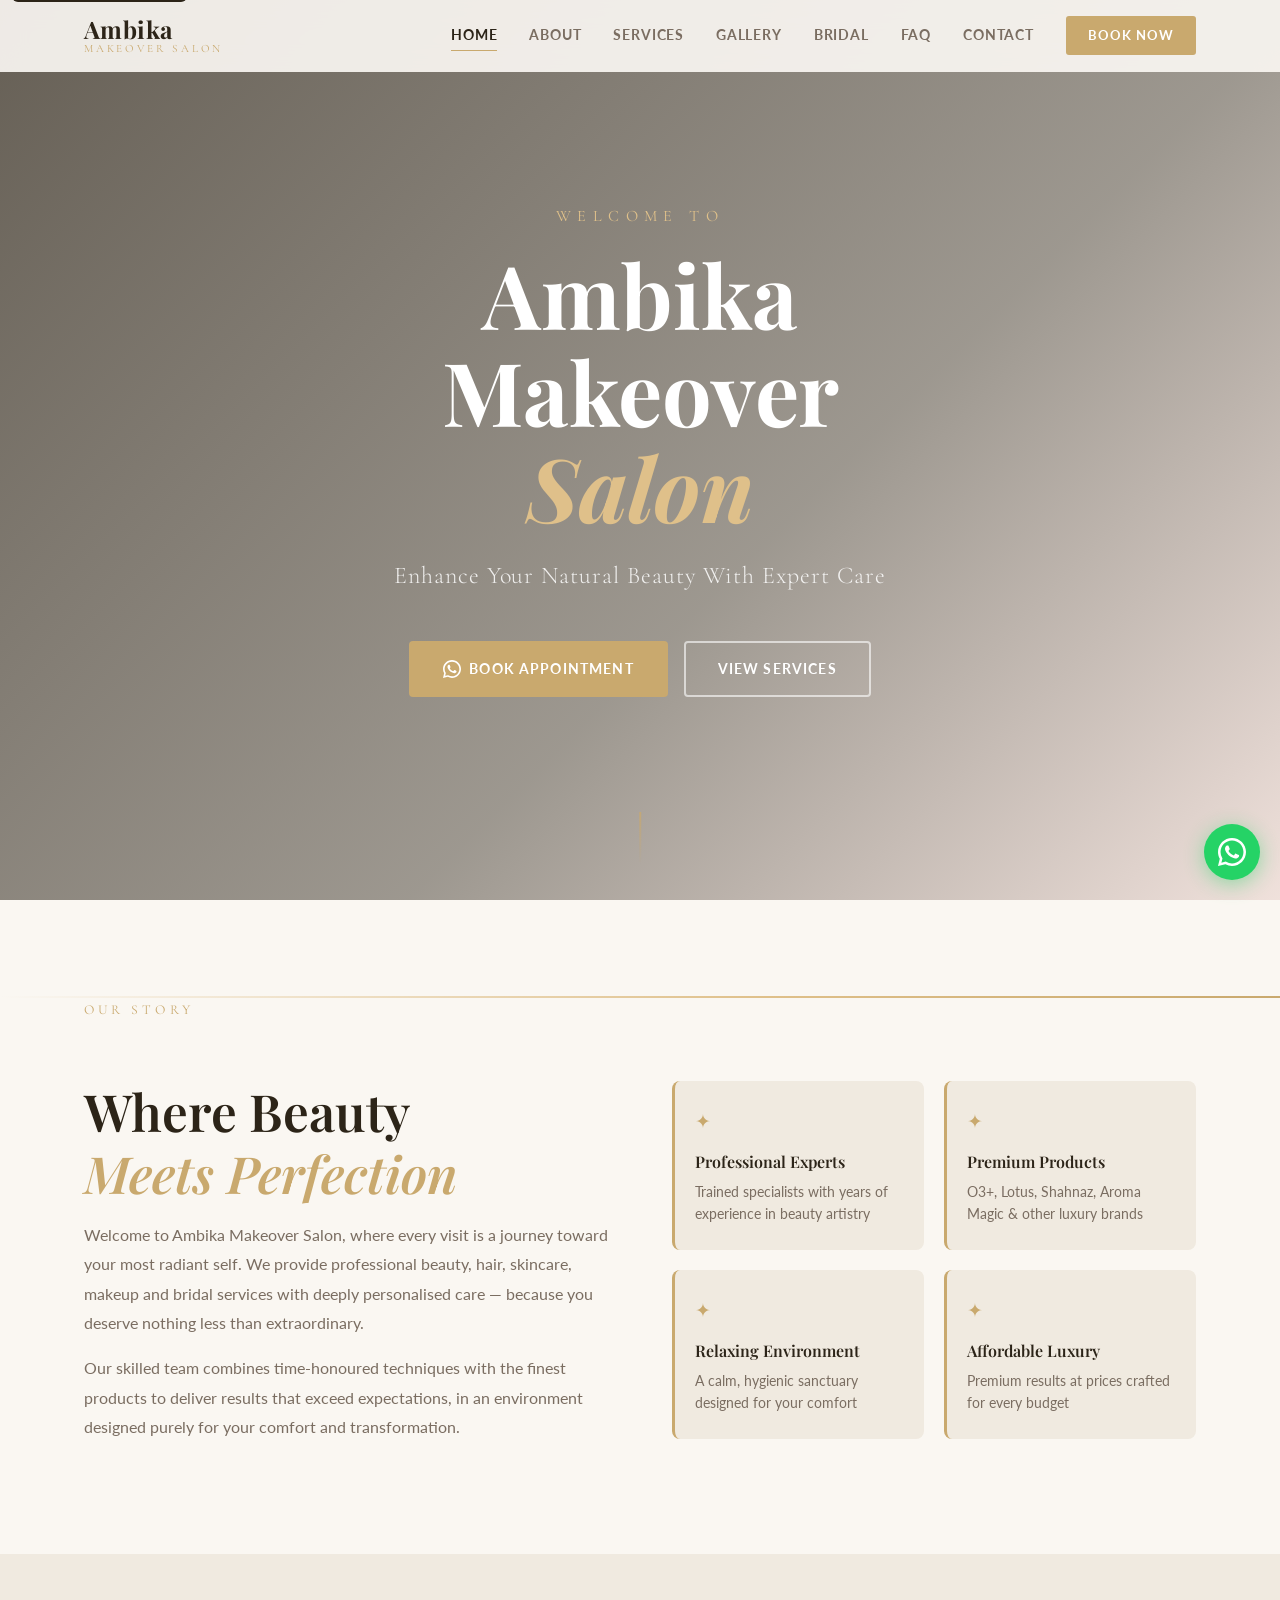
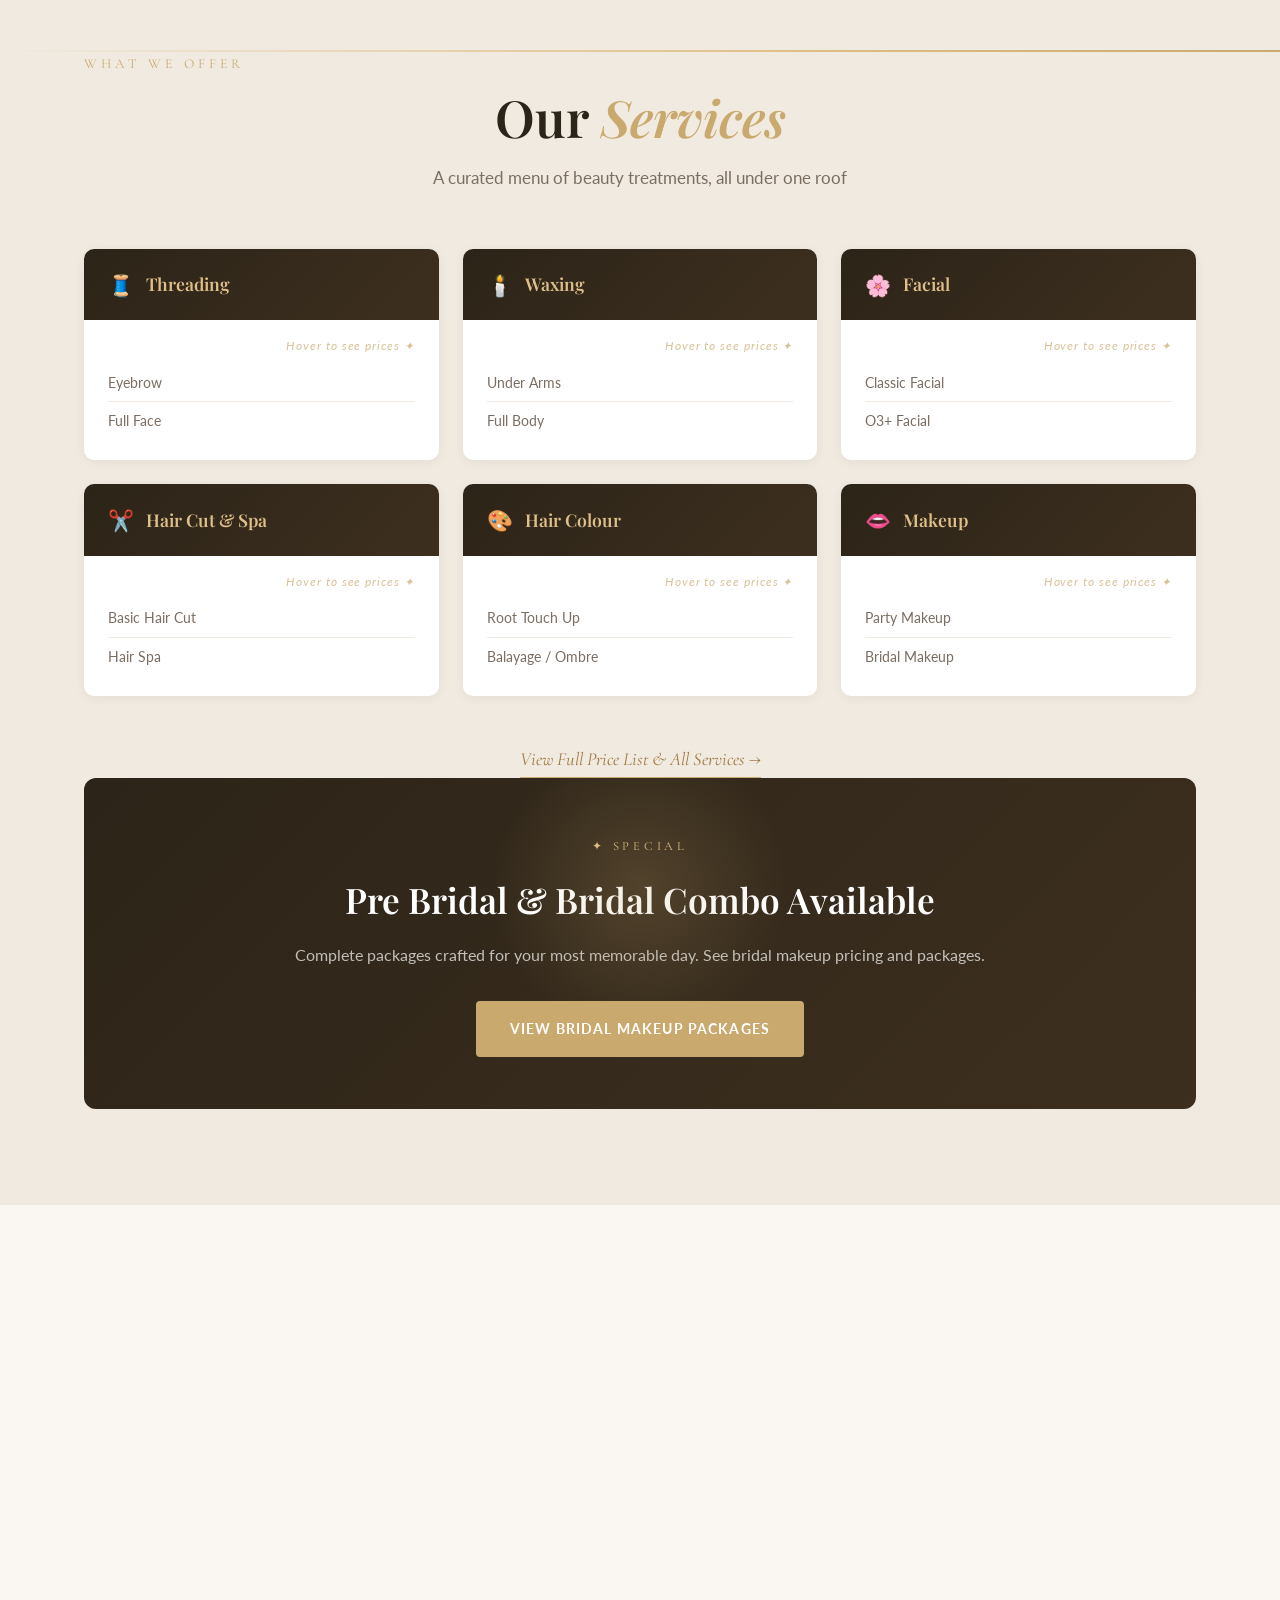
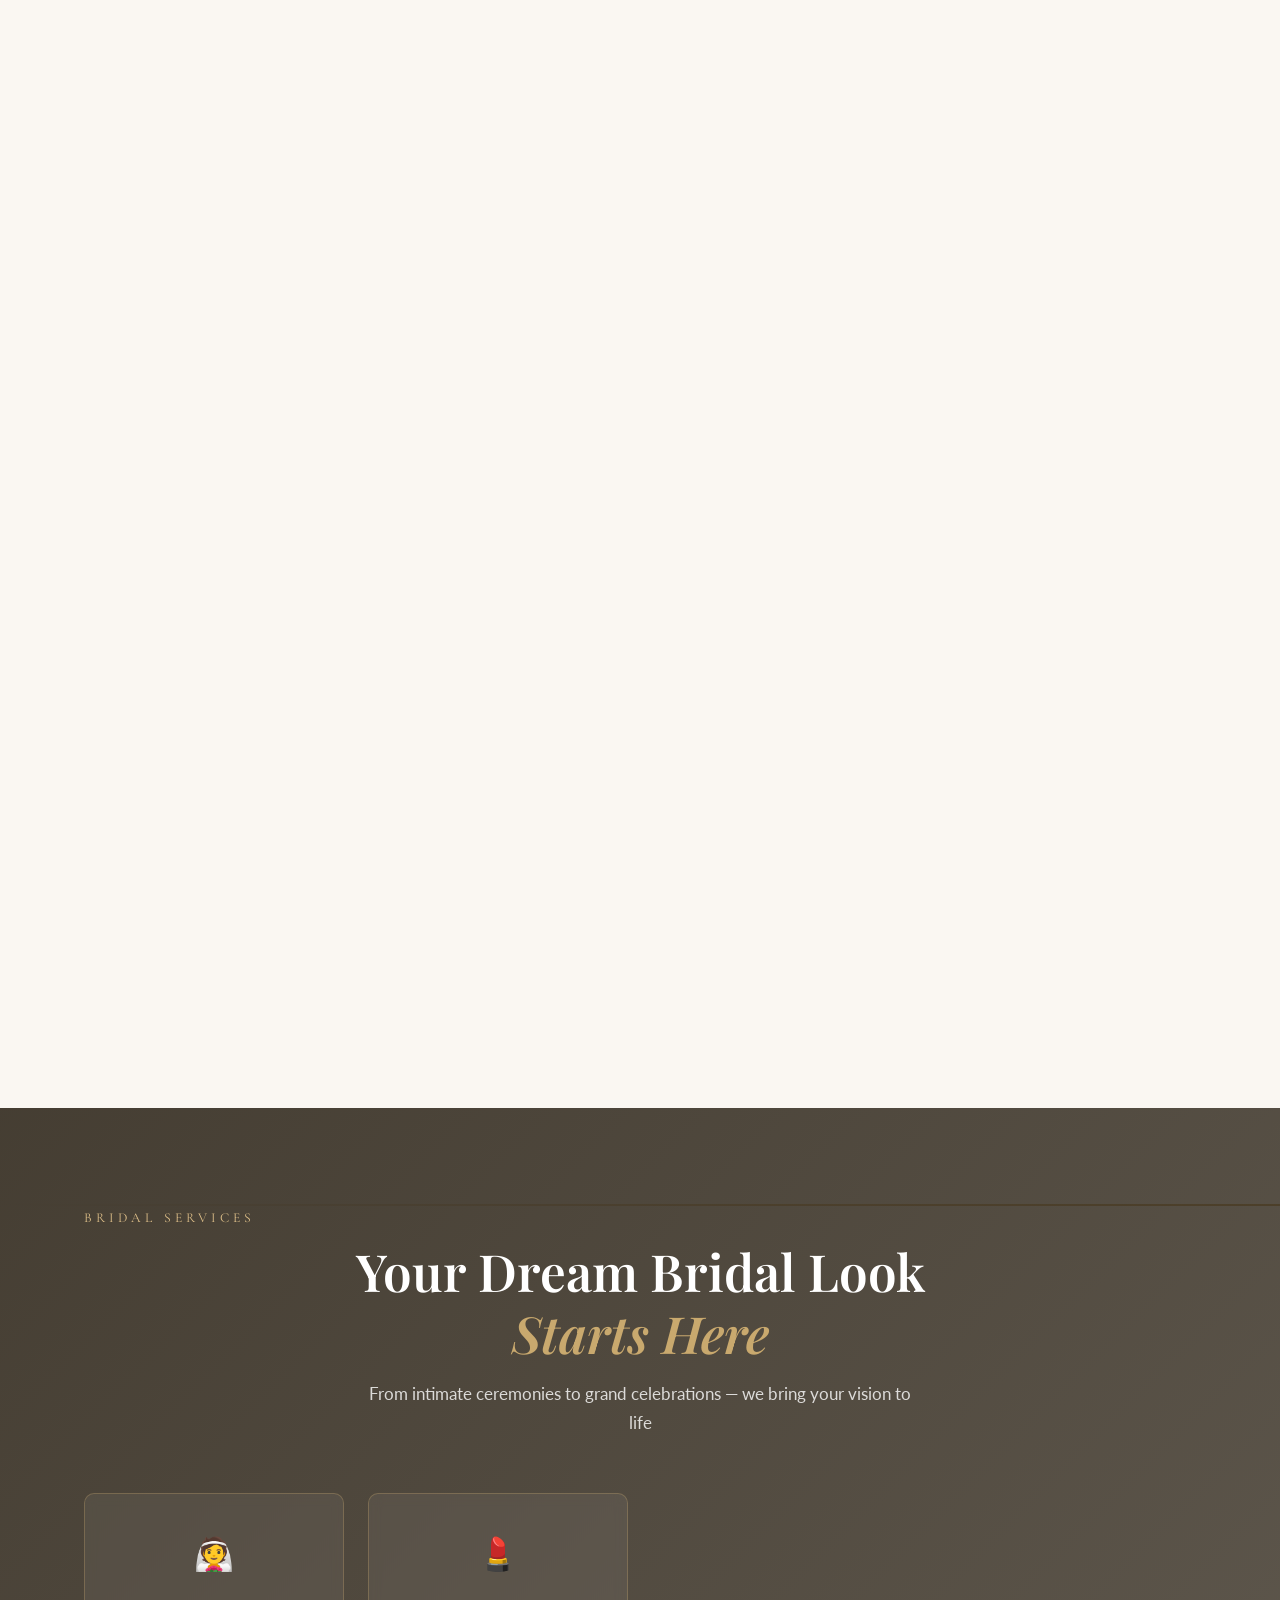
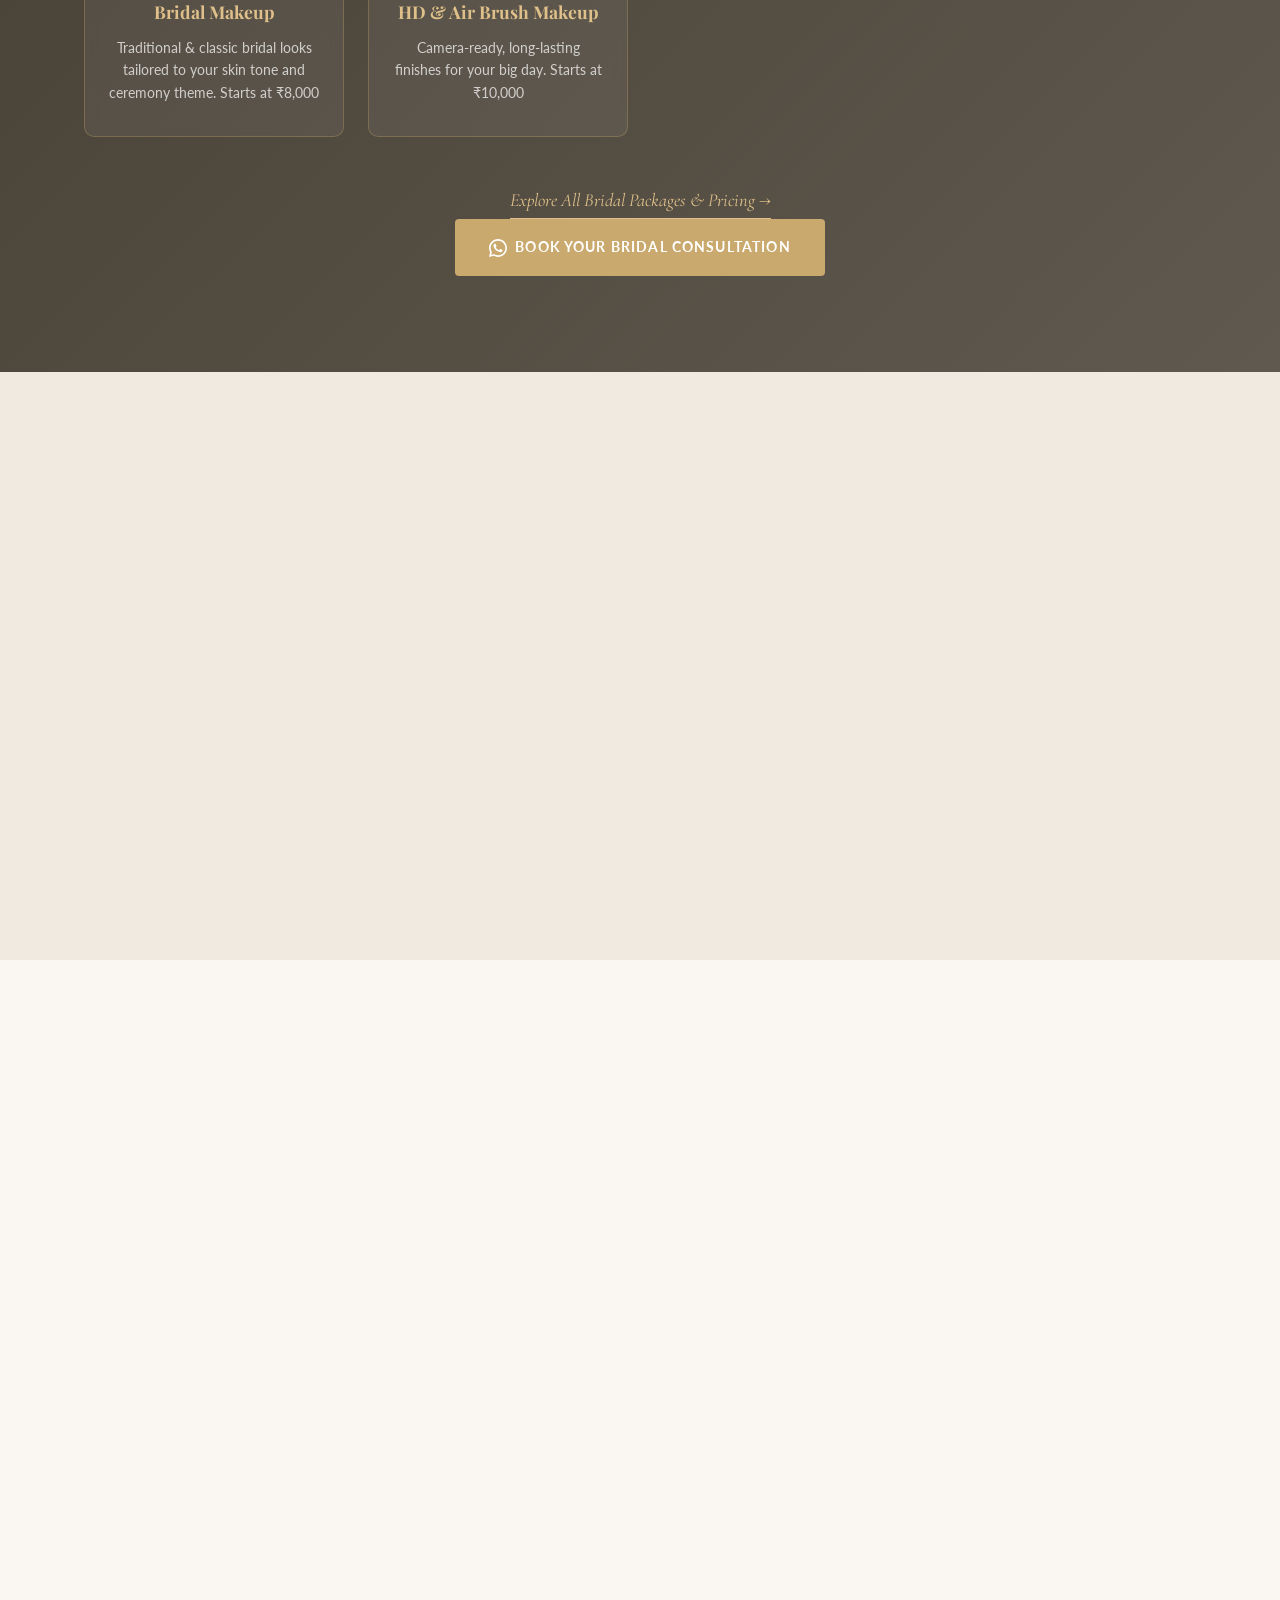
==== index.html @ f1d24e35 "Add files via upload" ====
<!DOCTYPE html>
<html lang="en-IN">
<head>
  <meta charset="UTF-8" />
  <meta name="viewport" content="width=device-width, initial-scale=1.0" />

  <!-- ===== Primary Meta Tags ===== -->
  <title>Ambika Makeover Salon | Bridal Makeup &amp; Beauty Salon in Naubatpur, Patna</title>
  <meta name="description" content="Ambika Makeover Salon in Naubatpur, Patna offers bridal &amp; HD makeup, hair styling, facials, waxing, threading &amp; skincare. Open daily 10 AM–6 PM. Book on WhatsApp." />
  <meta name="keywords" content="bridal makeup Patna, makeup artist Naubatpur, beauty salon Patna, hair salon Naubatpur, HD makeup Patna, airbrush makeup Bihar, facial salon Patna, hair spa Patna, keratin treatment Patna, beauty parlour Naubatpur" />
  <meta name="robots" content="index, follow, max-image-preview:large, max-snippet:-1, max-video-preview:-1" />
  <meta name="googlebot" content="index, follow" />
  <meta name="author" content="Ambika Makeover Salon" />
  <link rel="canonical" href="https://www.ambikamakeover.in/" />

  <!-- ===== Language / Locale ===== -->
  <meta http-equiv="content-language" content="en-IN" />

  <!-- ===== Theme / Display ===== -->
  <meta name="theme-color" content="#C9A96E" />
  <meta name="color-scheme" content="light" />
  <meta name="format-detection" content="telephone=yes" />

  <!-- ===== Local / Geo SEO ===== -->
  <meta name="geo.region" content="IN-BR" />
  <meta name="geo.placename" content="Naubatpur, Patna, Bihar" />
  <meta name="geo.position" content="25.499550;84.957630" />
  <meta name="ICBM" content="25.499550, 84.957630" />

  <!-- ===== Favicons / App Icons ===== -->
  <link rel="icon" href="/favicon.ico" sizes="any" />
  <link rel="icon" href="/favicon.svg" type="image/svg+xml" />
  <link rel="apple-touch-icon" sizes="180x180" href="/apple-touch-icon.png" />
  <link rel="manifest" href="/site.webmanifest" />

  <!-- ===== Open Graph (Facebook / WhatsApp link previews) ===== -->
  <meta property="og:type" content="business.business" />
  <meta property="og:site_name" content="Ambika Makeover Salon" />
  <meta property="og:title" content="Ambika Makeover Salon | Bridal Makeup &amp; Beauty Salon in Patna" />
  <meta property="og:description" content="Bridal &amp; HD makeup, hair styling, facials, waxing, threading &amp; skincare in Naubatpur, Patna. Open daily 10 AM–6 PM." />
  <meta property="og:url" content="https://www.ambikamakeover.in/" />
  <meta property="og:image" content="https://www.ambikamakeover.in/og-image.jpg" />
  <meta property="og:image:width" content="1200" />
  <meta property="og:image:height" content="630" />
  <meta property="og:image:alt" content="Ambika Makeover Salon - Bridal Makeup and Beauty Services in Patna" />
  <meta property="og:locale" content="en_IN" />

  <!-- ===== Twitter Card ===== -->
  <meta name="twitter:card" content="summary_large_image" />
  <meta name="twitter:title" content="Ambika Makeover Salon | Bridal Makeup &amp; Beauty Salon in Patna" />
  <meta name="twitter:description" content="Bridal &amp; HD makeup, hair styling, facials, waxing, threading &amp; skincare in Naubatpur, Patna." />
  <meta name="twitter:image" content="https://www.ambikamakeover.in/og-image.jpg" />

  <!-- ===== Security / Trust ===== -->
  <meta http-equiv="Referrer-Policy" content="strict-origin-when-cross-origin" />
  <meta http-equiv="X-Content-Type-Options" content="nosniff" />

  <!-- ===== Resource hints ===== -->
  <link rel="preconnect" href="https://fonts.googleapis.com" />
  <link rel="preconnect" href="https://fonts.gstatic.com" crossorigin />
  <link rel="preconnect" href="https://images.unsplash.com" crossorigin />
  <link rel="dns-prefetch" href="https://www.google.com" />
  <link rel="dns-prefetch" href="https://wa.me" />

  <!-- LCP image preload: hero background (see style.css .hero) -->
  <link rel="preload" as="image" fetchpriority="high" href="https://images.unsplash.com/photo-1560066984-138dadb4c035?w=1600&q=80&auto=format&fit=crop" />

  <link href="https://fonts.googleapis.com/css2?family=Playfair+Display:ital,wght@0,400;0,600;0,700;1,400;1,600&family=Lato:wght@300;400;700&family=Cormorant+Garamond:ital,wght@0,300;0,400;1,300&display=swap" rel="stylesheet" />
  <link rel="stylesheet" href="style.css" />

  <!-- ===== Structured Data (JSON-LD) ===== -->
  <script type="application/ld+json">
  {
    "@context": "https://schema.org",
    "@graph": [
      {
        "@type": "BeautySalon",
        "@id": "https://www.ambikamakeover.in/#business",
        "name": "Ambika Makeover Salon",
        "image": "https://www.ambikamakeover.in/og-image.jpg",
        "url": "https://www.ambikamakeover.in/",
        "telephone": "+91-90654-09709",
        "priceRange": "₹₹",
        "currenciesAccepted": "INR",
        "paymentAccepted": "Cash, UPI, Card",
        "address": {
          "@type": "PostalAddress",
          "streetAddress": "1st Floor, Ramanuj Market, NH139, Above Union Bank",
          "addressLocality": "Naubatpur",
          "addressRegion": "Bihar",
          "postalCode": "801109",
          "addressCountry": "IN"
        },
        "geo": {
          "@type": "GeoCoordinates",
          "latitude": 25.499550,
          "longitude": 84.957630
        },
        "hasMap": "https://maps.google.com/?cid=512886732539088427",
        "openingHoursSpecification": {
          "@type": "OpeningHoursSpecification",
          "dayOfWeek": ["Monday", "Tuesday", "Wednesday", "Thursday", "Friday", "Saturday", "Sunday"],
          "opens": "10:00",
          "closes": "18:00"
        },
        "sameAs": [
          "https://www.instagram.com/ambikasharma4886/",
          "https://www.facebook.com/profile.php?id=100071092389397",
          "https://maps.google.com/?cid=512886732539088427"
        ],
        "areaServed": [
          { "@type": "City", "name": "Patna" },
          { "@type": "Place", "name": "Naubatpur" }
        ],
        "hasOfferCatalog": {
          "@type": "OfferCatalog",
          "name": "Salon Services",
          "itemListElement": [
            { "@type": "Offer", "itemOffered": { "@type": "Service", "name": "Bridal Makeup" }, "priceCurrency": "INR", "price": "8000" },
            { "@type": "Offer", "itemOffered": { "@type": "Service", "name": "HD Makeup" }, "priceCurrency": "INR", "price": "10000" },
            { "@type": "Offer", "itemOffered": { "@type": "Service", "name": "Air Brush Makeup" }, "priceCurrency": "INR", "price": "15000" },
            { "@type": "Offer", "itemOffered": { "@type": "Service", "name": "Hair Spa" }, "priceCurrency": "INR", "price": "500" },
            { "@type": "Offer", "itemOffered": { "@type": "Service", "name": "Keratin Treatment" }, "priceCurrency": "INR", "price": "2500" },
            { "@type": "Offer", "itemOffered": { "@type": "Service", "name": "O3+ Facial" }, "priceCurrency": "INR", "price": "2000" }
          ]
        },
        "aggregateRating": {
          "@type": "AggregateRating",
          "ratingValue": "5",
          "reviewCount": "3"
        },
        "review": [
          {
            "@type": "Review",
            "reviewRating": { "@type": "Rating", "ratingValue": "5" },
            "author": { "@type": "Person", "name": "Priya Sharma" },
            "reviewBody": "The bridal makeup was absolutely stunning. Every detail was perfect and I felt like the most beautiful version of myself on my wedding day."
          },
          {
            "@type": "Review",
            "reviewRating": { "@type": "Rating", "ratingValue": "5" },
            "author": { "@type": "Person", "name": "Anjali Verma" },
            "reviewBody": "The O3+ facial completely transformed my skin. The staff is professional, warm and makes you feel so welcome."
          },
          {
            "@type": "Review",
            "reviewRating": { "@type": "Rating", "ratingValue": "5" },
            "author": { "@type": "Person", "name": "Ritu Singh" },
            "reviewBody": "Best hair colour experience I've had! The balayage came out exactly as I envisioned."
          }
        ]
      },
      {
        "@type": "WebSite",
        "@id": "https://www.ambikamakeover.in/#website",
        "url": "https://www.ambikamakeover.in/",
        "name": "Ambika Makeover Salon",
        "publisher": { "@id": "https://www.ambikamakeover.in/#business" },
        "inLanguage": "en-IN"
      },
      {
        "@type": "WebPage",
        "@id": "https://www.ambikamakeover.in/#webpage",
        "url": "https://www.ambikamakeover.in/",
        "name": "Ambika Makeover Salon | Bridal Makeup & Beauty Salon in Naubatpur, Patna",
        "isPartOf": { "@id": "https://www.ambikamakeover.in/#website" },
        "about": { "@id": "https://www.ambikamakeover.in/#business" },
        "inLanguage": "en-IN"
      },
      {
        "@type": "FAQPage",
        "@id": "https://www.ambikamakeover.in/#faq",
        "mainEntity": [
          {
            "@type": "Question",
            "name": "Where is Ambika Makeover Salon located?",
            "acceptedAnswer": { "@type": "Answer", "text": "We are located on the 1st Floor, Ramanuj Market, NH139, above Union Bank, Naubatpur, Patna, Bihar 801109." }
          },
          {
            "@type": "Question",
            "name": "Do I need to book an appointment in advance?",
            "acceptedAnswer": { "@type": "Answer", "text": "Walk-ins are welcome for regular services, but we recommend booking bridal, HD and airbrush makeup packages in advance on WhatsApp to secure your date." }
          },
          {
            "@type": "Question",
            "name": "What are your salon timings?",
            "acceptedAnswer": { "@type": "Answer", "text": "Ambika Makeover Salon is open daily from 10:00 AM to 6:00 PM." }
          },
          {
            "@type": "Question",
            "name": "How much does bridal makeup cost at Ambika Makeover Salon?",
            "acceptedAnswer": { "@type": "Answer", "text": "Bridal makeup starts at ₹8,000, HD makeup at ₹10,000, and airbrush makeup at ₹15,000. Pre-bridal packages are available on request via WhatsApp." }
          }
        ]
      }
    ]
  }
  </script>
</head>
<body>

  <a href="#main-content" class="skip-link">Skip to main content</a>

  <!-- ========== NAVBAR ========== -->
  <header class="navbar" id="navbar">
    <div class="nav-inner">
      <a href="#home" class="nav-logo">
        <span class="logo-main">Ambika</span>
        <span class="logo-sub">Makeover Salon</span>
      </a>

      <button class="nav-toggle" id="navToggle" aria-label="Toggle menu" aria-expanded="false" aria-controls="navLinks">
        <span></span><span></span><span></span>
      </button>

      <nav class="nav-links" id="navLinks">
        <a href="#home" class="nav-link">Home</a>
        <a href="#about" class="nav-link">About</a>
        <a href="services.html" class="nav-link">Services</a>
        <a href="#gallery" class="nav-link">Gallery</a>
        <a href="bridal-makeup-patna.html" class="nav-link">Bridal</a>
        <a href="#faq" class="nav-link">FAQ</a>
        <a href="#contact" class="nav-link">Contact</a>
        <a href="https://wa.me/919065409709?text=Hi%2C%20I%20would%20like%20to%20book%20an%20appointment%20at%20Ambika%20Makeover%20Salon." 
           class="nav-book" target="_blank" rel="noopener">Book Now</a>
      </nav>
    </div>
  </header>

  <main id="main-content">

  <!-- ========== HERO ========== -->
  <section class="hero" id="home">
    <div class="hero-overlay"></div>
    <div class="hero-content reveal-hero">
      <p class="hero-eyebrow">Welcome to</p>
      <h1 class="hero-title">Ambika Makeover<br><em>Salon</em></h1>
      <p class="hero-tagline">Enhance Your Natural Beauty With Expert Care</p>
      <div class="hero-actions">
        <a href="https://wa.me/919065409709?text=Hi%2C%20I%20would%20like%20to%20book%20an%20appointment." 
           class="btn-primary" target="_blank" rel="noopener">
          <svg width="18" height="18" viewBox="0 0 24 24" fill="currentColor"><path d="M17.472 14.382c-.297-.149-1.758-.867-2.03-.967-.273-.099-.471-.148-.67.15-.197.297-.767.966-.94 1.164-.173.199-.347.223-.644.075-.297-.15-1.255-.463-2.39-1.475-.883-.788-1.48-1.761-1.653-2.059-.173-.297-.018-.458.13-.606.134-.133.298-.347.446-.52.149-.174.198-.298.298-.497.099-.198.05-.371-.025-.52-.075-.149-.669-1.612-.916-2.207-.242-.579-.487-.5-.669-.51-.173-.008-.371-.01-.57-.01-.198 0-.52.074-.792.372-.272.297-1.04 1.016-1.04 2.479 0 1.462 1.065 2.875 1.213 3.074.149.198 2.096 3.2 5.077 4.487.709.306 1.262.489 1.694.625.712.227 1.36.195 1.871.118.571-.085 1.758-.719 2.006-1.413.248-.694.248-1.289.173-1.413-.074-.124-.272-.198-.57-.347z"/><path d="M12 0C5.373 0 0 5.373 0 12c0 2.115.554 4.1 1.523 5.824L0 24l6.336-1.501A11.93 11.93 0 0 0 12 24c6.627 0 12-5.373 12-12S18.627 0 12 0zm0 21.818a9.794 9.794 0 0 1-4.988-1.363l-.358-.213-3.761.891.953-3.657-.233-.374A9.794 9.794 0 0 1 2.182 12C2.182 6.57 6.57 2.182 12 2.182S21.818 6.57 21.818 12 17.43 21.818 12 21.818z"/></svg>
          Book Appointment
        </a>
        <a href="#services" class="btn-outline">View Services</a>
      </div>
    </div>
    <div class="hero-scroll-hint">
      <span></span>
    </div>
  </section>

  <!-- ========== ABOUT ========== -->
  <section class="about section-pad" id="about">
    <div class="shimmer-rule"></div>
    <div class="container">
      <div class="section-label">Our Story</div>
      <div class="about-grid">
        <div class="about-text scroll-reveal">
          <h2 class="section-title">Where Beauty<br><em>Meets Perfection</em></h2>
          <p class="about-desc">Welcome to Ambika Makeover Salon, where every visit is a journey toward your most radiant self. We provide professional beauty, hair, skincare, makeup and bridal services with deeply personalised care — because you deserve nothing less than extraordinary.</p>
          <p class="about-desc">Our skilled team combines time-honoured techniques with the finest products to deliver results that exceed expectations, in an environment designed purely for your comfort and transformation.</p>
        </div>
        <div class="about-highlights scroll-reveal">
          <div class="highlight-card">
            <div class="highlight-icon">✦</div>
            <h3>Professional Experts</h3>
            <p>Trained specialists with years of experience in beauty artistry</p>
          </div>
          <div class="highlight-card">
            <div class="highlight-icon">✦</div>
            <h3>Premium Products</h3>
            <p>O3+, Lotus, Shahnaz, Aroma Magic &amp; other luxury brands</p>
          </div>
          <div class="highlight-card">
            <div class="highlight-icon">✦</div>
            <h3>Relaxing Environment</h3>
            <p>A calm, hygienic sanctuary designed for your comfort</p>
          </div>
          <div class="highlight-card">
            <div class="highlight-icon">✦</div>
            <h3>Affordable Luxury</h3>
            <p>Premium results at prices crafted for every budget</p>
          </div>
        </div>
      </div>
    </div>
  </section>

  <!-- ========== SERVICES ========== -->
  <section class="services section-pad" id="services">
    <div class="shimmer-rule"></div>
    <div class="container">
      <div class="section-label">What We Offer</div>
      <h2 class="section-title text-center">Our <em>Services</em></h2>
      <p class="section-sub text-center">A curated menu of beauty treatments, all under one roof</p>

      <div class="services-grid">

        <!-- Threading -->
        <div class="service-card scroll-reveal">
          <div class="service-card-header">
            <span class="service-icon">🧵</span>
            <h3>Threading</h3>
          </div>
          <ul class="price-list">
            <li><span>Eyebrow</span><span>₹30</span></li>
            <li><span>Full Face</span><span>₹100</span></li>
          </ul>
        </div>

        <!-- Waxing -->
        <div class="service-card scroll-reveal">
          <div class="service-card-header">
            <span class="service-icon">🕯️</span>
            <h3>Waxing</h3>
          </div>
          <ul class="price-list">
            <li><span>Under Arms</span><span>₹50</span></li>
            <li><span>Full Body</span><span>₹2000</span></li>
          </ul>
        </div>

        <!-- Facial -->
        <div class="service-card scroll-reveal">
          <div class="service-card-header">
            <span class="service-icon">🌸</span>
            <h3>Facial</h3>
          </div>
          <ul class="price-list">
            <li><span>Classic Facial</span><span>₹500</span></li>
            <li><span>O3+ Facial</span><span>₹2000</span></li>
          </ul>
        </div>

        <!-- Hair Cut & Spa -->
        <div class="service-card scroll-reveal">
          <div class="service-card-header">
            <span class="service-icon">✂️</span>
            <h3>Hair Cut &amp; Spa</h3>
          </div>
          <ul class="price-list">
            <li><span>Basic Hair Cut</span><span>₹200–250</span></li>
            <li><span>Hair Spa</span><span>₹500+</span></li>
          </ul>
        </div>

        <!-- Hair Colour -->
        <div class="service-card scroll-reveal">
          <div class="service-card-header">
            <span class="service-icon">🎨</span>
            <h3>Hair Colour</h3>
          </div>
          <ul class="price-list">
            <li><span>Root Touch Up</span><span>₹700–1000</span></li>
            <li><span>Balayage / Ombre</span><span>₹3500</span></li>
          </ul>
        </div>

        <!-- Makeup -->
        <div class="service-card scroll-reveal">
          <div class="service-card-header">
            <span class="service-icon">👄</span>
            <h3>Makeup</h3>
          </div>
          <ul class="price-list">
            <li><span>Party Makeup</span><span>₹500</span></li>
            <li><span>Bridal Makeup</span><span>₹8000+</span></li>
          </ul>
        </div>

      </div><!-- end services-grid -->

      <div class="section-more-link">
        <a href="services.html">View Full Price List &amp; All Services →</a>
      </div>

      <!-- Bridal Combo Banner -->
      <div class="bridal-combo-banner scroll-reveal">
        <div class="combo-glow"></div>
        <span class="combo-badge">✦ Special</span>
        <h3>Pre Bridal &amp; Bridal Combo Available</h3>
        <p>Complete packages crafted for your most memorable day. See bridal makeup pricing and packages.</p>
        <a href="bridal-makeup-patna.html" class="btn-primary">View Bridal Makeup Packages</a>
      </div>
    </div>
  </section>

  <!-- ========== GALLERY ========== -->
  <section class="gallery section-pad" id="gallery">
    <div class="shimmer-rule"></div>
    <div class="container">
      <div class="section-label">Portfolio</div>
      <h2 class="section-title text-center">Our <em>Work</em></h2>
      <p class="section-sub text-center">A glimpse of the transformations we create every day</p>

      <div class="gallery-grid">
        <div class="gallery-item gallery-item--large scroll-reveal">
          <img src="https://images.unsplash.com/photo-1487412912498-0447578fcca8?w=800&q=80&auto=format&fit=crop" alt="Bridal makeup look by Ambika Makeover Salon, Naubatpur Patna" width="800" height="600" loading="lazy" decoding="async" />
          <div class="gallery-caption">Bridal Makeup</div>
        </div>
        <div class="gallery-item scroll-reveal">
          <img src="https://images.unsplash.com/photo-1522337360788-8b13dee7a37e?w=600&q=80&auto=format&fit=crop" alt="Professional hair styling service at Ambika Makeover Salon Patna" width="600" height="600" loading="lazy" decoding="async" />
          <div class="gallery-caption">Hair Styling</div>
        </div>
        <div class="gallery-item scroll-reveal">
          <img src="https://images.unsplash.com/photo-1560869713-7d0a29430803?w=600&q=80&auto=format&fit=crop" alt="Facial treatment session at Ambika Makeover Salon Naubatpur" width="600" height="600" loading="lazy" decoding="async" />
          <div class="gallery-caption">Facial Treatment</div>
        </div>
        <div class="gallery-item scroll-reveal">
          <img src="https://images.unsplash.com/photo-1516975080664-ed2fc6a32937?w=600&q=80&auto=format&fit=crop" alt="Interior of Ambika Makeover Salon in Naubatpur, Patna" width="600" height="600" loading="lazy" decoding="async" />
          <div class="gallery-caption">Our Salon</div>
        </div>
        <div class="gallery-item gallery-item--wide scroll-reveal">
          <img src="https://images.unsplash.com/photo-1559599101-f09722fb4948?w=800&q=80&auto=format&fit=crop" alt="Nail art and manicure design by Ambika Makeover Salon" width="800" height="600" loading="lazy" decoding="async" />
          <div class="gallery-caption">Nail Art</div>
        </div>
        <div class="gallery-item scroll-reveal">
          <img src="https://images.unsplash.com/photo-1500840216050-6ffa99d75160?w=600&q=80&auto=format&fit=crop" alt="Makeup artistry and party makeup by Ambika Makeover Salon Patna" width="600" height="600" loading="lazy" decoding="async" />
          <div class="gallery-caption">Makeup Artistry</div>
        </div>
      </div>
    </div>
  </section>

  <!-- ========== BRIDAL ========== -->
  <section class="bridal section-pad" id="bridal">
    <div class="shimmer-rule"></div>
    <div class="bridal-bg-overlay"></div>
    <div class="container">
      <div class="section-label light">Bridal Services</div>
      <h2 class="section-title text-center light">Your Dream Bridal Look<br><em>Starts Here</em></h2>
      <p class="section-sub text-center light">From intimate ceremonies to grand celebrations — we bring your vision to life</p>

      <div class="bridal-cards">
        <div class="bridal-card scroll-reveal">
          <div class="bridal-card-icon">👰</div>
          <h3>Bridal Makeup</h3>
          <p>Traditional &amp; classic bridal looks tailored to your skin tone and ceremony theme. Starts at ₹8,000</p>
        </div>
        <div class="bridal-card scroll-reveal">
          <div class="bridal-card-icon">💄</div>
          <h3>HD &amp; Air Brush Makeup</h3>
          <p>Camera-ready, long-lasting finishes for your big day. Starts at ₹10,000</p>
        </div>
      </div>

      <div class="section-more-link">
        <a href="bridal-makeup-patna.html" style="color:var(--gold-light); border-color:var(--gold-light);">Explore All Bridal Packages &amp; Pricing →</a>
      </div>

      <div class="bridal-cta scroll-reveal">
        <a href="https://wa.me/919065409709?text=Hi%2C%20I%20am%20interested%20in%20Bridal%20packages%20at%20Ambika%20Makeover%20Salon." 
           class="btn-primary" target="_blank" rel="noopener">
          <svg width="18" height="18" viewBox="0 0 24 24" fill="currentColor"><path d="M17.472 14.382c-.297-.149-1.758-.867-2.03-.967-.273-.099-.471-.148-.67.15-.197.297-.767.966-.94 1.164-.173.199-.347.223-.644.075-.297-.15-1.255-.463-2.39-1.475-.883-.788-1.48-1.761-1.653-2.059-.173-.297-.018-.458.13-.606.134-.133.298-.347.446-.52.149-.174.198-.298.298-.497.099-.198.05-.371-.025-.52-.075-.149-.669-1.612-.916-2.207-.242-.579-.487-.5-.669-.51-.173-.008-.371-.01-.57-.01-.198 0-.52.074-.792.372-.272.297-1.04 1.016-1.04 2.479 0 1.462 1.065 2.875 1.213 3.074.149.198 2.096 3.2 5.077 4.487.709.306 1.262.489 1.694.625.712.227 1.36.195 1.871.118.571-.085 1.758-.719 2.006-1.413.248-.694.248-1.289.173-1.413-.074-.124-.272-.198-.57-.347z"/><path d="M12 0C5.373 0 0 5.373 0 12c0 2.115.554 4.1 1.523 5.824L0 24l6.336-1.501A11.93 11.93 0 0 0 12 24c6.627 0 12-5.373 12-12S18.627 0 12 0zm0 21.818a9.794 9.794 0 0 1-4.988-1.363l-.358-.213-3.761.891.953-3.657-.233-.374A9.794 9.794 0 0 1 2.182 12C2.182 6.57 6.57 2.182 12 2.182S21.818 6.57 21.818 12 17.43 21.818 12 21.818z"/></svg>
          Book Your Bridal Consultation
        </a>
      </div>
    </div>
  </section>

  <!-- ========== TESTIMONIALS ========== -->
  <section class="testimonials section-pad" id="testimonials">
    <div class="shimmer-rule"></div>
    <div class="container">
      <div class="section-label">Client Love</div>
      <h2 class="section-title text-center">What Our Clients <em>Say</em></h2>

      <div class="testi-grid">
        <div class="testi-card scroll-reveal">
          <div class="testi-stars">★★★★★</div>
          <p class="testi-text">"The bridal makeup was absolutely stunning. Every detail was perfect and I felt like the most beautiful version of myself on my wedding day. Highly recommend!"</p>
          <div class="testi-author">
            <div class="testi-avatar">P</div>
            <div>
              <div class="testi-name">Priya Sharma</div>
              <div class="testi-role">Bride · Patna</div>
            </div>
          </div>
        </div>

        <div class="testi-card scroll-reveal">
          <div class="testi-stars">★★★★★</div>
          <p class="testi-text">"The O3+ facial completely transformed my skin. The staff is professional, warm and makes you feel so welcome. My go-to salon every month without fail!"</p>
          <div class="testi-author">
            <div class="testi-avatar">A</div>
            <div>
              <div class="testi-name">Anjali Verma</div>
              <div class="testi-role">Regular Client · Naubatpur</div>
            </div>
          </div>
        </div>

        <div class="testi-card scroll-reveal">
          <div class="testi-stars">★★★★★</div>
          <p class="testi-text">"Best hair colour experience I've had! The balayage came out exactly as I envisioned. The atmosphere is calm and luxurious. Worth every rupee and more."</p>
          <div class="testi-author">
            <div class="testi-avatar">R</div>
            <div>
              <div class="testi-name">Ritu Singh</div>
              <div class="testi-role">Client · Bihar</div>
            </div>
          </div>
        </div>
      </div>
    </div>
  </section>

  <!-- ========== FAQ ========== -->
  <section class="faq section-pad" id="faq">
    <div class="shimmer-rule"></div>
    <div class="container">
      <div class="section-label">Good To Know</div>
      <h2 class="section-title text-center">Frequently Asked <em>Questions</em></h2>
      <p class="section-sub text-center">Everything you need to know before visiting Ambika Makeover Salon</p>

      <div class="faq-list scroll-reveal">
        <details class="faq-item">
          <summary>Where is Ambika Makeover Salon located?</summary>
          <p>We are located on the 1st Floor, Ramanuj Market, NH139, above Union Bank, Naubatpur, Patna, Bihar 801109.</p>
        </details>
        <details class="faq-item">
          <summary>Do I need to book an appointment in advance?</summary>
          <p>Walk-ins are welcome for regular services, but we recommend booking bridal, HD and airbrush makeup packages in advance on WhatsApp to secure your date.</p>
        </details>
        <details class="faq-item">
          <summary>What are your salon timings?</summary>
          <p>Ambika Makeover Salon is open daily from 10:00 AM to 6:00 PM.</p>
        </details>
        <details class="faq-item">
          <summary>How much does bridal makeup cost at Ambika Makeover Salon?</summary>
          <p>Bridal makeup starts at ₹8,000, HD makeup at ₹10,000, and airbrush makeup at ₹15,000. Pre-bridal packages are available on request via WhatsApp.</p>
        </details>
      </div>
    </div>
  </section>

  <!-- ========== CONTACT ========== -->
  <section class="contact section-pad" id="contact">
    <div class="shimmer-rule"></div>
    <div class="container">
      <div class="section-label">Get In Touch</div>
      <h2 class="section-title text-center">Visit <em>Us</em></h2>

      <div class="contact-grid">
        <div class="contact-info scroll-reveal">
          <h3>Ambika Makeover Salon</h3>
          <div class="contact-detail">
            <span class="contact-icon">📍</span>
            <p>1st Floor, Ramanuj Market, NH139,<br>Above Union Bank, Naubatpur,<br>Patna, Bihar 801109</p>
          </div>
          <div class="contact-detail">
            <span class="contact-icon">📞</span>
            <p><a href="tel:+919065409709">+91 90654 09709</a></p>
          </div>
          <div class="contact-detail">
            <span class="contact-icon">💬</span>
            <p><a href="https://wa.me/919065409709" target="_blank" rel="noopener">WhatsApp Us</a></p>
          </div>
          <div class="contact-detail">
            <span class="contact-icon">🕐</span>
            <p>Open Daily · 10:00 AM – 6:00 PM</p>
          </div>

          <!-- Map placeholder -->
          <div class="map-placeholder">
            <iframe src="https://www.google.com/maps/embed?pb=!1m18!1m12!1m3!1d3399.5369266956445!2d84.95762957503977!3d25.499555319388335!2m3!1f0!2f0!3f0!3m2!1i1024!2i768!4f13.1!3m3!1m2!1s0x39f2abd44093756f%3A0x71e23c40f00ce2b!2sAmbika%20makeover%20salon!5e1!3m2!1sen!2sin!4v1783019063341!5m2!1sen!2sin" width="600" height="450" style="border:0;" title="Ambika Makeover Salon location on Google Maps - Naubatpur, Patna" allowfullscreen="" loading="lazy" referrerpolicy="strict-origin-when-cross-origin"></iframe>
          </div>
        </div>

        <div class="contact-form-wrap scroll-reveal">
          <form class="contact-form" id="contactForm">
            <h3>Send a Message</h3>
            <div class="form-group">
              <label for="fname">Your Name</label>
              <input type="text" id="fname" name="name" placeholder="Priya Sharma" autocomplete="name" required />
            </div>
            <div class="form-group">
              <label for="fphone">Phone Number</label>
              <input type="tel" id="fphone" name="phone" placeholder="+91 98765 43210" autocomplete="tel" required />
            </div>
            <div class="form-group">
              <label for="fservice">Service Interested In</label>
              <select id="fservice" name="service">
                <option value="">Select a service</option>
                <option>Bridal Makeup</option>
                <option>Facial</option>
                <option>Hair Colour</option>
                <option>Hair Spa</option>
                <option>Waxing</option>
                <option>Pre Bridal Package</option>
                <option>Other</option>
              </select>
            </div>
            <div class="form-group">
              <label for="fmsg">Message</label>
              <textarea id="fmsg" name="message" rows="4" placeholder="I'd like to book an appointment for..."></textarea>
            </div>
            <button type="submit" class="btn-primary btn-full">Send Message</button>
            <div class="form-success" id="formSuccess" role="status" aria-live="polite">Thank you! We'll get back to you on WhatsApp shortly. 💖</div>
          </form>
        </div>
      </div>
    </div>
  </section>

  </main>

  <!-- ========== FOOTER ========== -->
  <footer class="footer">
    <div class="footer-inner container">
      <div class="footer-brand">
        <span class="logo-main">Ambika</span>
        <span class="logo-sub">Makeover Salon</span>
        <p class="footer-tagline">Beauty &nbsp;•&nbsp; Style &nbsp;•&nbsp; Confidence</p>
      </div>
      <div class="footer-links">
        <a href="#home">Home</a>
        <a href="#about">About</a>
        <a href="services.html">Services</a>
        <a href="#gallery">Gallery</a>
        <a href="bridal-makeup-patna.html">Bridal</a>
        <a href="#faq">FAQ</a>
        <a href="#contact">Contact</a>
      </div>
      <div class="footer-social">
        <!-- WhatsApp -->
        <a href="https://wa.me/919065409709" target="_blank" rel="noopener" aria-label="Chat with Ambika Makeover Salon on WhatsApp" class="social-icon">
          <svg viewBox="0 0 24 24" width="22" height="22" fill="currentColor" aria-hidden="true" focusable="false"><path d="M17.472 14.382c-.297-.149-1.758-.867-2.03-.967-.273-.099-.471-.148-.67.15-.197.297-.767.966-.94 1.164-.173.199-.347.223-.644.075-.297-.15-1.255-.463-2.39-1.475-.883-.788-1.48-1.761-1.653-2.059-.173-.297-.018-.458.13-.606.134-.133.298-.347.446-.52.149-.174.198-.298.298-.497.099-.198.05-.371-.025-.52-.075-.149-.669-1.612-.916-2.207-.242-.579-.487-.5-.669-.51-.173-.008-.371-.01-.57-.01-.198 0-.52.074-.792.372-.272.297-1.04 1.016-1.04 2.479 0 1.462 1.065 2.875 1.213 3.074.149.198 2.096 3.2 5.077 4.487.709.306 1.262.489 1.694.625.712.227 1.36.195 1.871.118.571-.085 1.758-.719 2.006-1.413.248-.694.248-1.289.173-1.413-.074-.124-.272-.198-.57-.347z"/><path d="M12 0C5.373 0 0 5.373 0 12c0 2.115.554 4.1 1.523 5.824L0 24l6.336-1.501A11.93 11.93 0 0 0 12 24c6.627 0 12-5.373 12-12S18.627 0 12 0zm0 21.818a9.794 9.794 0 0 1-4.988-1.363l-.358-.213-3.761.891.953-3.657-.233-.374A9.794 9.794 0 0 1 2.182 12C2.182 6.57 6.57 2.182 12 2.182S21.818 6.57 21.818 12 17.43 21.818 12 21.818z"/></svg>
        </a>
        <!-- Instagram -->
        <a href="https://www.instagram.com/ambikasharma4886/" target="_blank" rel="noopener" aria-label="Ambika Makeover Salon on Instagram" class="social-icon">
          <svg viewBox="0 0 24 24" width="22" height="22" fill="currentColor" aria-hidden="true" focusable="false"><path d="M12 2.163c3.204 0 3.584.012 4.85.07 3.252.148 4.771 1.691 4.919 4.919.058 1.265.069 1.645.069 4.849 0 3.205-.012 3.584-.069 4.849-.149 3.225-1.664 4.771-4.919 4.919-1.266.058-1.644.07-4.85.07-3.204 0-3.584-.012-4.849-.07-3.26-.149-4.771-1.699-4.919-4.92-.058-1.265-.07-1.644-.07-4.849 0-3.204.013-3.583.07-4.849.149-3.227 1.664-4.771 4.919-4.919 1.266-.057 1.645-.069 4.849-.069zM12 0C8.741 0 8.333.014 7.053.072 2.695.272.273 2.69.073 7.052.014 8.333 0 8.741 0 12c0 3.259.014 3.668.072 4.948.2 4.358 2.618 6.78 6.98 6.98C8.333 23.986 8.741 24 12 24c3.259 0 3.668-.014 4.948-.072 4.354-.2 6.782-2.618 6.979-6.98.059-1.28.073-1.689.073-4.948 0-3.259-.014-3.667-.072-4.947-.196-4.354-2.617-6.78-6.979-6.98C15.668.014 15.259 0 12 0zm0 5.838a6.162 6.162 0 1 0 0 12.324 6.162 6.162 0 0 0 0-12.324zM12 16a4 4 0 1 1 0-8 4 4 0 0 1 0 8zm6.406-11.845a1.44 1.44 0 1 0 0 2.881 1.44 1.44 0 0 0 0-2.881z"/></svg>
        </a>
        <!-- Facebook -->
        <a href="https://www.facebook.com/profile.php?id=100071092389397" target="_blank" rel="noopener" aria-label="Ambika Makeover Salon on Facebook" class="social-icon">
          <svg viewBox="0 0 24 24" width="22" height="22" fill="currentColor" aria-hidden="true" focusable="false"><path d="M24 12.073c0-6.627-5.373-12-12-12s-12 5.373-12 12c0 5.99 4.388 10.954 10.125 11.854v-8.385H7.078v-3.47h3.047V9.43c0-3.007 1.792-4.669 4.533-4.669 1.312 0 2.686.235 2.686.235v2.953H15.83c-1.491 0-1.956.925-1.956 1.874v2.25h3.328l-.532 3.47h-2.796v8.385C19.612 23.027 24 18.062 24 12.073z"/></svg>
        </a>
      </div>
    </div>
    <div class="footer-bottom">
      <p>© 2026 Ambika Makeover Salon · Naubatpur, Patna, Bihar · All rights reserved</p>
    </div>
  </footer>

  <!-- Back to Top -->
  <button class="back-to-top" id="backToTop" aria-label="Back to top">↑</button>

  <!-- WhatsApp Floating Button -->
  <a href="https://wa.me/919065409709?text=Hi%2C%20I%20would%20like%20to%20book%20an%20appointment%20at%20Ambika%20Makeover%20Salon." 
     class="wa-float" target="_blank" rel="noopener" aria-label="Chat on WhatsApp">
    <svg viewBox="0 0 24 24" width="28" height="28" fill="white"><path d="M17.472 14.382c-.297-.149-1.758-.867-2.03-.967-.273-.099-.471-.148-.67.15-.197.297-.767.966-.94 1.164-.173.199-.347.223-.644.075-.297-.15-1.255-.463-2.39-1.475-.883-.788-1.48-1.761-1.653-2.059-.173-.297-.018-.458.13-.606.134-.133.298-.347.446-.52.149-.174.198-.298.298-.497.099-.198.05-.371-.025-.52-.075-.149-.669-1.612-.916-2.207-.242-.579-.487-.5-.669-.51-.173-.008-.371-.01-.57-.01-.198 0-.52.074-.792.372-.272.297-1.04 1.016-1.04 2.479 0 1.462 1.065 2.875 1.213 3.074.149.198 2.096 3.2 5.077 4.487.709.306 1.262.489 1.694.625.712.227 1.36.195 1.871.118.571-.085 1.758-.719 2.006-1.413.248-.694.248-1.289.173-1.413-.074-.124-.272-.198-.57-.347z"/><path d="M12 0C5.373 0 0 5.373 0 12c0 2.115.554 4.1 1.523 5.824L0 24l6.336-1.501A11.93 11.93 0 0 0 12 24c6.627 0 12-5.373 12-12S18.627 0 12 0zm0 21.818a9.794 9.794 0 0 1-4.988-1.363l-.358-.213-3.761.891.953-3.657-.233-.374A9.794 9.794 0 0 1 2.182 12C2.182 6.57 6.57 2.182 12 2.182S21.818 6.57 21.818 12 17.43 21.818 12 21.818z"/></svg>
  </a>

  <script src="script.js"></script>
</body>
</html>
---- style.css ----
/* =============================================
   AMBIKA MAKEOVER SALON – style.css
   Palette:
   --ivory:      #FAF7F2  (background)
   --cream:      #F0EAE0  (section alt bg)
   --gold:       #C9A96E  (primary accent)
   --gold-dark:  #A07840  (hover state)
   --rose:       #C17C74  (warm highlight)
   --charcoal:   #2C2418  (primary text)
   --warm-grey:  #7A6D61  (body text)
   ============================================= */

*, *::before, *::after { box-sizing: border-box; margin: 0; padding: 0; }

:root {
  --ivory:      #FAF7F2;
  --cream:      #F0EAE0;
  --cream-dark: #E8DDD0;
  --gold:       #C9A96E;
  --gold-light: #DFC08A;
  --gold-dark:  #A07840;
  --rose:       #C17C74;
  --charcoal:   #2C2418;
  --warm-grey:  #7A6D61;
  --white:      #FFFFFF;
  --nav-h:      72px;
}

html { scroll-behavior: smooth; }

body {
  font-family: 'Lato', sans-serif;
  background: var(--ivory);
  color: var(--charcoal);
  line-height: 1.7;
  overflow-x: hidden;
}

img { display: block; width: 100%; object-fit: cover; }
a { text-decoration: none; color: inherit; }
ul { list-style: none; }

.container {
  max-width: 1160px;
  margin: 0 auto;
  padding: 0 24px;
}

.section-pad { padding: 96px 0; }

/* ---- Shimmer rule (signature element) ---- */
.shimmer-rule {
  width: 100%;
  height: 2px;
  background: linear-gradient(90deg, transparent 0%, var(--gold-light) 30%, var(--gold) 50%, var(--gold-light) 70%, transparent 100%);
  background-size: 200% 100%;
  animation: shimmerMove 3s linear infinite;
  margin-bottom: 0;
}
@keyframes shimmerMove {
  0%   { background-position: 200% center; }
  100% { background-position: -200% center; }
}

/* ---- Typography ---- */
.section-label {
  font-family: 'Cormorant Garamond', serif;
  font-size: 0.85rem;
  letter-spacing: 0.3em;
  text-transform: uppercase;
  color: var(--gold);
  margin-bottom: 12px;
}
.section-label.light { color: var(--gold-light); }

.section-title {
  font-family: 'Playfair Display', serif;
  font-size: clamp(2rem, 5vw, 3.2rem);
  font-weight: 600;
  line-height: 1.2;
  color: var(--charcoal);
  margin-bottom: 16px;
}
.section-title.light { color: var(--white); }
.section-title em { color: var(--gold); font-style: italic; }

.section-sub {
  font-size: 1.05rem;
  color: var(--warm-grey);
  margin-bottom: 56px;
  max-width: 560px;
}
.section-sub.light { color: rgba(255,255,255,0.8); }

.text-center { text-align: center; }
.text-center.section-sub { margin-left: auto; margin-right: auto; }

/* ---- Buttons ---- */
.btn-primary, .btn-outline {
  display: inline-flex;
  align-items: center;
  gap: 8px;
  padding: 14px 32px;
  font-family: 'Lato', sans-serif;
  font-size: 0.9rem;
  font-weight: 700;
  letter-spacing: 0.08em;
  text-transform: uppercase;
  border-radius: 4px;
  cursor: pointer;
  transition: all 0.3s ease;
  border: 2px solid transparent;
}
.btn-primary {
  background: var(--gold);
  color: var(--white);
  border-color: var(--gold);
}
.btn-primary:hover {
  background: var(--gold-dark);
  border-color: var(--gold-dark);
  transform: translateY(-2px);
  box-shadow: 0 8px 24px rgba(160, 120, 64, 0.3);
}
.btn-outline {
  background: transparent;
  color: var(--white);
  border-color: rgba(255,255,255,0.6);
}
.btn-outline:hover {
  background: rgba(255,255,255,0.12);
  border-color: var(--white);
  transform: translateY(-2px);
}
.btn-full { width: 100%; justify-content: center; }


/* =============================================
   NAVBAR
   ============================================= */
.navbar {
  position: fixed;
  top: 0; left: 0; right: 0;
  z-index: 1000;
  height: var(--nav-h);
  background: rgba(250, 247, 242, 0.92);
  backdrop-filter: blur(12px);
  -webkit-backdrop-filter: blur(12px);
  border-bottom: 1px solid transparent;
  transition: border-color 0.3s, box-shadow 0.3s;
}
.navbar.scrolled {
  border-bottom-color: var(--cream-dark);
  box-shadow: 0 2px 20px rgba(44, 36, 24, 0.07);
}
.nav-inner {
  max-width: 1160px;
  margin: 0 auto;
  padding: 0 24px;
  height: 100%;
  display: flex;
  align-items: center;
  justify-content: space-between;
}
.nav-logo {
  display: flex;
  flex-direction: column;
  line-height: 1.1;
}
.logo-main {
  font-family: 'Playfair Display', serif;
  font-size: 1.5rem;
  font-weight: 700;
  color: var(--charcoal);
  letter-spacing: 0.02em;
}
.logo-sub {
  font-family: 'Cormorant Garamond', serif;
  font-size: 0.7rem;
  letter-spacing: 0.25em;
  text-transform: uppercase;
  color: var(--gold);
}
.nav-links {
  display: flex;
  align-items: center;
  gap: 32px;
}
.nav-link {
  font-size: 0.85rem;
  font-weight: 700;
  letter-spacing: 0.06em;
  text-transform: uppercase;
  color: var(--warm-grey);
  transition: color 0.25s;
  position: relative;
}
.nav-link::after {
  content: '';
  position: absolute;
  bottom: -4px; left: 0; right: 0;
  height: 1.5px;
  background: var(--gold);
  transform: scaleX(0);
  transform-origin: center;
  transition: transform 0.25s;
}
.nav-link:hover, .nav-link.active { color: var(--charcoal); }
.nav-link:hover::after, .nav-link.active::after { transform: scaleX(1); }

.nav-book {
  padding: 9px 22px;
  background: var(--gold);
  color: var(--white) !important;
  font-size: 0.8rem;
  font-weight: 700;
  letter-spacing: 0.08em;
  text-transform: uppercase;
  border-radius: 3px;
  transition: background 0.25s, transform 0.25s;
}
.nav-book:hover {
  background: var(--gold-dark);
  transform: translateY(-1px);
}

.nav-toggle {
  display: none;
  flex-direction: column;
  gap: 5px;
  background: none;
  border: none;
  cursor: pointer;
  padding: 4px;
}
.nav-toggle span {
  display: block;
  width: 24px;
  height: 2px;
  background: var(--charcoal);
  border-radius: 2px;
  transition: all 0.3s;
}
.nav-toggle.open span:nth-child(1) { transform: rotate(45deg) translate(5px, 5px); }
.nav-toggle.open span:nth-child(2) { opacity: 0; }
.nav-toggle.open span:nth-child(3) { transform: rotate(-45deg) translate(5px, -5px); }


/* =============================================
   HERO
   ============================================= */
.hero {
  position: relative;
  height: 100vh;
  min-height: 600px;
  display: flex;
  align-items: center;
  justify-content: center;
  background-image: url('https://images.unsplash.com/photo-1560066984-138dadb4c035?w=1600&q=80&auto=format&fit=crop');
  background-size: cover;
  background-position: center 30%;
  overflow: hidden;
}
.hero-overlay {
  position: absolute;
  inset: 0;
  background: linear-gradient(135deg, rgba(44,36,24,0.72) 0%, rgba(44,36,24,0.45) 60%, rgba(193,124,116,0.18) 100%);
}
.hero-content {
  position: relative;
  z-index: 2;
  text-align: center;
  padding: 0 24px;
  max-width: 760px;
}
.hero-eyebrow {
  font-family: 'Cormorant Garamond', serif;
  font-size: 1rem;
  letter-spacing: 0.4em;
  text-transform: uppercase;
  color: var(--gold-light);
  margin-bottom: 16px;
  opacity: 0;
  animation: fadeUp 0.8s 0.2s forwards;
}
.hero-title {
  font-family: 'Playfair Display', serif;
  font-size: clamp(2.8rem, 8vw, 5.5rem);
  font-weight: 700;
  line-height: 1.1;
  color: var(--white);
  margin-bottom: 20px;
  opacity: 0;
  animation: fadeUp 0.8s 0.45s forwards;
}
.hero-title em {
  color: var(--gold-light);
  font-style: italic;
  display: block;
}
.hero-tagline {
  font-family: 'Cormorant Garamond', serif;
  font-size: clamp(1.1rem, 3vw, 1.5rem);
  font-weight: 300;
  color: rgba(255,255,255,0.85);
  letter-spacing: 0.04em;
  margin-bottom: 44px;
  opacity: 0;
  animation: fadeUp 0.8s 0.65s forwards;
}
.hero-actions {
  display: flex;
  gap: 16px;
  justify-content: center;
  flex-wrap: wrap;
  opacity: 0;
  animation: fadeUp 0.8s 0.85s forwards;
}
.hero-scroll-hint {
  position: absolute;
  bottom: 36px;
  left: 50%;
  transform: translateX(-50%);
  z-index: 2;
}
.hero-scroll-hint span {
  display: block;
  width: 1.5px;
  height: 52px;
  background: linear-gradient(to bottom, rgba(201,169,110,0.8), transparent);
  margin: 0 auto;
  animation: scrollPulse 2s ease-in-out infinite;
}
@keyframes scrollPulse {
  0%, 100% { opacity: 0.8; transform: scaleY(1); }
  50% { opacity: 0.3; transform: scaleY(0.6); }
}

/* ---- Page hero (subpages: Services, Bridal) — shorter than homepage hero ---- */
.hero--page {
  height: auto;
  min-height: 420px;
  padding: calc(var(--nav-h) + 64px) 0 80px;
}
.hero--page .hero-content { max-width: 820px; }

/* ---- Breadcrumb ---- */
.breadcrumb {
  position: relative;
  z-index: 2;
  display: flex;
  justify-content: center;
  gap: 8px;
  flex-wrap: wrap;
  font-family: 'Lato', sans-serif;
  font-size: 0.85rem;
  letter-spacing: 0.02em;
  color: rgba(255,255,255,0.75);
  margin-bottom: 22px;
}
.breadcrumb a { color: var(--gold-light); }
.breadcrumb a:hover { text-decoration: underline; }
.breadcrumb span[aria-hidden] { color: rgba(255,255,255,0.4); }
.breadcrumb .current { color: rgba(255,255,255,0.9); }

/* ---- Section intro copy (used on Services / Bridal landing pages) ---- */
.section-intro {
  max-width: 760px;
  margin: 0 auto 48px;
  text-align: center;
  color: var(--warm-grey);
  font-size: 1.05rem;
  line-height: 1.8;
}

/* ---- Cross-page CTA links inside condensed homepage sections ---- */
.section-more-link {
  display: block;
  text-align: center;
  margin-top: 40px;
}
.section-more-link a {
  display: inline-flex;
  align-items: center;
  gap: 8px;
  font-family: 'Cormorant Garamond', serif;
  font-size: 1.15rem;
  font-style: italic;
  color: var(--gold-dark);
  border-bottom: 1px solid var(--gold);
  padding-bottom: 2px;
  transition: color 0.2s ease, border-color 0.2s ease;
}
.section-more-link a:hover { color: var(--rose); border-color: var(--rose); }

@keyframes fadeUp {
  from { opacity: 0; transform: translateY(28px); }
  to   { opacity: 1; transform: translateY(0); }
}


/* =============================================
   ABOUT
   ============================================= */
.about { background: var(--ivory); }
.about-grid {
  display: grid;
  grid-template-columns: 1fr 1fr;
  gap: 64px;
  align-items: start;
  padding-top: 48px;
}
.about-desc {
  color: var(--warm-grey);
  font-size: 1.02rem;
  margin-bottom: 16px;
  line-height: 1.8;
}
.about-highlights {
  display: grid;
  grid-template-columns: 1fr 1fr;
  gap: 20px;
}
.highlight-card {
  background: var(--cream);
  border-radius: 8px;
  padding: 24px 20px;
  border-left: 3px solid var(--gold);
  transition: transform 0.25s, box-shadow 0.25s;
}
.highlight-card:hover {
  transform: translateY(-4px);
  box-shadow: 0 12px 32px rgba(44,36,24,0.08);
}
.highlight-icon {
  color: var(--gold);
  font-size: 1.2rem;
  margin-bottom: 10px;
}
.highlight-card h3 {
  font-family: 'Playfair Display', serif;
  font-size: 1rem;
  font-weight: 600;
  margin-bottom: 6px;
  color: var(--charcoal);
}
.highlight-card p {
  font-size: 0.88rem;
  color: var(--warm-grey);
  line-height: 1.6;
}


/* =============================================
   SERVICES
   ============================================= */
.services { background: var(--cream); }
.services-grid {
  display: grid;
  grid-template-columns: repeat(auto-fill, minmax(280px, 1fr));
  gap: 24px;
  margin-bottom: 48px;
}
.service-card {
  background: var(--white);
  border-radius: 10px;
  overflow: hidden;
  box-shadow: 0 2px 12px rgba(44,36,24,0.06);
  transition: transform 0.3s, box-shadow 0.3s;
}
.service-card:hover {
  transform: translateY(-6px);
  box-shadow: 0 16px 40px rgba(44,36,24,0.12);
}
.service-card-header {
  background: linear-gradient(135deg, var(--charcoal) 0%, #3d2f1f 100%);
  padding: 18px 24px;
  display: flex;
  align-items: center;
  gap: 12px;
}
.service-icon { font-size: 1.3rem; }
.service-card-header h3 {
  font-family: 'Playfair Display', serif;
  font-size: 1.1rem;
  color: var(--gold-light);
  font-weight: 600;
}
.price-list { padding: 16px 24px 20px; }
.price-list li {
  display: flex;
  justify-content: space-between;
  align-items: center;
  padding: 7px 0;
  font-size: 0.88rem;
  color: var(--warm-grey);
  border-bottom: 1px solid var(--cream);
}
.price-list li:last-child { border-bottom: none; }

/* Price hidden by default — reveals on hover */
.price-list li {
  position: relative;
  cursor: default;
}
.price-list li span:last-child {
  font-weight: 700;
  color: var(--gold-dark);
  white-space: nowrap;
  margin-left: 12px;

  /* Hidden state */
  opacity: 0;
  transform: translateX(10px);
  transition: opacity 0.28s ease, transform 0.28s ease;
}
.price-list li:hover {
  background: linear-gradient(90deg, rgba(201,169,110,0.07) 0%, transparent 100%);
  border-radius: 4px;
  padding-left: 6px;
  margin-left: -6px;
}
.price-list li:hover span:last-child {
  opacity: 1;
  transform: translateX(0);
}

/* Hint text so users know to hover */
.price-list::before {
  content: 'Hover to see prices ✦';
  display: block;
  font-size: 0.72rem;
  letter-spacing: 0.08em;
  color: var(--gold);
  text-align: right;
  margin-bottom: 8px;
  opacity: 0.7;
  font-style: italic;
}

/* Touch device price hint (injected by JS) */
.price-hint-touch {
  font-size: 0.72rem;
  letter-spacing: 0.08em;
  color: var(--gold);
  text-align: right;
  margin-bottom: 8px;
  opacity: 0.7;
  font-style: italic;
}

/* On touch devices, remove the CSS ::before hint (JS injects its own) */
@media (hover: none) and (pointer: coarse) {
  .price-list::before { display: none; }

  /* Make items look tappable */
  .price-list li {
    cursor: pointer;
    -webkit-tap-highlight-color: rgba(201,169,110,0.15);
  }
  .price-list li:active {
    background: rgba(201,169,110,0.1);
    border-radius: 4px;
  }
}
.bridal-combo-banner {
  position: relative;
  background: linear-gradient(135deg, var(--charcoal) 0%, #3d2f1f 100%);
  border-radius: 12px;
  padding: 52px 40px;
  text-align: center;
  overflow: hidden;
}
.combo-glow {
  position: absolute;
  top: -40px; left: 50%;
  transform: translateX(-50%);
  width: 300px; height: 300px;
  background: radial-gradient(circle, rgba(201,169,110,0.2) 0%, transparent 70%);
  pointer-events: none;
}
.combo-badge {
  display: inline-block;
  font-family: 'Cormorant Garamond', serif;
  font-size: 0.78rem;
  letter-spacing: 0.3em;
  text-transform: uppercase;
  color: var(--gold-light);
  margin-bottom: 12px;
}
.bridal-combo-banner h3 {
  font-family: 'Playfair Display', serif;
  font-size: clamp(1.5rem, 4vw, 2.2rem);
  color: var(--white);
  font-weight: 600;
  margin-bottom: 12px;
}
.bridal-combo-banner p {
  color: rgba(255,255,255,0.7);
  margin-bottom: 32px;
  font-size: 1rem;
}


/* =============================================
   GALLERY
   ============================================= */
.gallery { background: var(--ivory); }
.gallery-grid {
  display: grid;
  grid-template-columns: repeat(3, 1fr);
  grid-template-rows: auto;
  gap: 16px;
}
.gallery-item {
  position: relative;
  overflow: hidden;
  border-radius: 8px;
  aspect-ratio: 1;
  cursor: pointer;
}
.gallery-item--large {
  grid-column: span 1;
  grid-row: span 2;
  aspect-ratio: auto;
}
.gallery-item--wide {
  grid-column: span 2;
  aspect-ratio: 16/7;
}
.gallery-item img {
  height: 100%;
  transition: transform 0.5s ease;
}
.gallery-item:hover img { transform: scale(1.06); }
.gallery-caption {
  position: absolute;
  bottom: 0; left: 0; right: 0;
  background: linear-gradient(to top, rgba(44,36,24,0.8) 0%, transparent 100%);
  color: var(--white);
  padding: 32px 16px 14px;
  font-family: 'Playfair Display', serif;
  font-size: 0.9rem;
  font-style: italic;
  transform: translateY(100%);
  transition: transform 0.35s ease;
}
.gallery-item:hover .gallery-caption { transform: translateY(0); }


/* =============================================
   BRIDAL
   ============================================= */
.bridal {
  position: relative;
  background-image: url('https://images.unsplash.com/photo-1594736797933-d0501ba2fe65?w=1600&q=80&auto=format&fit=crop');
  background-size: cover;
  background-position: center 20%;
  background-attachment: fixed;
}
.bridal-bg-overlay {
  position: absolute;
  inset: 0;
  background: linear-gradient(135deg, rgba(44,36,24,0.88) 0%, rgba(44,36,24,0.75) 100%);
}
.bridal .container { position: relative; z-index: 2; }

.bridal-cards {
  display: grid;
  grid-template-columns: repeat(4, 1fr);
  gap: 24px;
  margin-bottom: 48px;
}
.bridal-card {
  background: rgba(255,255,255,0.06);
  border: 1px solid rgba(201,169,110,0.3);
  border-radius: 10px;
  padding: 32px 24px;
  text-align: center;
  transition: background 0.3s, transform 0.3s;
  backdrop-filter: blur(6px);
}
.bridal-card:hover {
  background: rgba(201,169,110,0.12);
  transform: translateY(-6px);
}
.bridal-card-icon { font-size: 2rem; margin-bottom: 16px; }
.bridal-card h3 {
  font-family: 'Playfair Display', serif;
  font-size: 1.1rem;
  color: var(--gold-light);
  margin-bottom: 10px;
}
.bridal-card p {
  font-size: 0.88rem;
  color: rgba(255,255,255,0.72);
  line-height: 1.6;
}
.bridal-cta { text-align: center; }


/* =============================================
   TESTIMONIALS
   ============================================= */
.testimonials { background: var(--cream); }
.testi-grid {
  display: grid;
  grid-template-columns: repeat(3, 1fr);
  gap: 24px;
}
.testi-card {
  background: var(--white);
  border-radius: 10px;
  padding: 32px 28px;
  box-shadow: 0 2px 16px rgba(44,36,24,0.06);
  transition: transform 0.3s, box-shadow 0.3s;
  position: relative;
}
.testi-card::before {
  content: '"';
  position: absolute;
  top: 16px; right: 24px;
  font-family: 'Playfair Display', serif;
  font-size: 5rem;
  color: var(--cream-dark);
  line-height: 1;
  pointer-events: none;
}
.testi-card:hover {
  transform: translateY(-6px);
  box-shadow: 0 16px 40px rgba(44,36,24,0.1);
}
.testi-stars {
  color: var(--gold);
  font-size: 1rem;
  letter-spacing: 2px;
  margin-bottom: 16px;
}
.testi-text {
  font-size: 0.93rem;
  color: var(--warm-grey);
  line-height: 1.75;
  margin-bottom: 24px;
  font-style: italic;
}
.testi-author {
  display: flex;
  align-items: center;
  gap: 12px;
}
.testi-avatar {
  width: 42px; height: 42px;
  background: linear-gradient(135deg, var(--gold) 0%, var(--rose) 100%);
  color: var(--white);
  border-radius: 50%;
  display: flex;
  align-items: center;
  justify-content: center;
  font-family: 'Playfair Display', serif;
  font-size: 1.1rem;
  font-weight: 600;
  flex-shrink: 0;
}
.testi-name {
  font-weight: 700;
  font-size: 0.9rem;
  color: var(--charcoal);
}
.testi-role {
  font-size: 0.78rem;
  color: var(--warm-grey);
}


/* =============================================
   CONTACT
   ============================================= */
.contact { background: var(--ivory); }
.contact-grid {
  display: grid;
  grid-template-columns: 1fr 1fr;
  gap: 64px;
  padding-top: 48px;
}
.contact-info h3 {
  font-family: 'Playfair Display', serif;
  font-size: 1.4rem;
  margin-bottom: 28px;
  color: var(--charcoal);
}
.contact-detail {
  display: flex;
  gap: 14px;
  margin-bottom: 18px;
  align-items: flex-start;
}
.contact-icon { font-size: 1.1rem; flex-shrink: 0; padding-top: 2px; }
.contact-detail p {
  font-size: 0.95rem;
  color: var(--warm-grey);
  line-height: 1.6;
}
.contact-detail a {
  color: var(--gold-dark);
  font-weight: 700;
  transition: color 0.2s;
}
.contact-detail a:hover { color: var(--rose); }
.map-placeholder {
  margin-top: 28px;
  border-radius: 12px;
  overflow: hidden;
  border: 1px solid var(--cream-dark);
}

/* Contact Form */
.contact-form-wrap {
  background: var(--white);
  border-radius: 12px;
  padding: 40px 36px;
  box-shadow: 0 4px 24px rgba(44,36,24,0.07);
}
.contact-form h3 {
  font-family: 'Playfair Display', serif;
  font-size: 1.4rem;
  margin-bottom: 28px;
  color: var(--charcoal);
}
.form-group { margin-bottom: 20px; }
.form-group label {
  display: block;
  font-size: 0.8rem;
  font-weight: 700;
  letter-spacing: 0.06em;
  text-transform: uppercase;
  color: var(--warm-grey);
  margin-bottom: 6px;
}
.form-group input,
.form-group select,
.form-group textarea {
  width: 100%;
  padding: 12px 16px;
  border: 1.5px solid var(--cream-dark);
  border-radius: 6px;
  font-family: 'Lato', sans-serif;
  font-size: 0.93rem;
  color: var(--charcoal);
  background: var(--ivory);
  transition: border-color 0.25s, box-shadow 0.25s;
  appearance: none;
  -webkit-appearance: none;
  outline: none;
}
.form-group input:focus,
.form-group select:focus,
.form-group textarea:focus {
  border-color: var(--gold);
  box-shadow: 0 0 0 3px rgba(201,169,110,0.15);
}
.form-group textarea { resize: vertical; }
.form-success {
  display: none;
  margin-top: 16px;
  padding: 14px 18px;
  background: rgba(201,169,110,0.12);
  border: 1px solid var(--gold-light);
  border-radius: 6px;
  font-size: 0.9rem;
  color: var(--gold-dark);
  text-align: center;
}


/* =============================================
   FOOTER
   ============================================= */
.footer {
  background: var(--charcoal);
  padding-top: 56px;
}
.footer-inner {
  display: flex;
  align-items: flex-start;
  justify-content: space-between;
  gap: 40px;
  flex-wrap: wrap;
  padding-bottom: 48px;
  border-bottom: 1px solid rgba(255,255,255,0.08);
}
.footer-brand .logo-main { color: var(--white); }
.footer-tagline {
  font-family: 'Cormorant Garamond', serif;
  font-size: 0.85rem;
  letter-spacing: 0.2em;
  color: rgba(255,255,255,0.4);
  margin-top: 6px;
}
.footer-links {
  display: flex;
  flex-wrap: wrap;
  gap: 12px 24px;
}
.footer-links a {
  font-size: 0.82rem;
  font-weight: 700;
  letter-spacing: 0.06em;
  text-transform: uppercase;
  color: rgba(255,255,255,0.5);
  transition: color 0.2s;
}
.footer-links a:hover { color: var(--gold-light); }
.footer-social {
  display: flex;
  gap: 12px;
  align-items: center;
}
.social-icon {
  width: 40px; height: 40px;
  background: rgba(255,255,255,0.06);
  border-radius: 50%;
  display: flex;
  align-items: center;
  justify-content: center;
  color: rgba(255,255,255,0.5);
  transition: background 0.25s, color 0.25s;
}
.social-icon:hover {
  background: var(--gold);
  color: var(--white);
}
.footer-bottom {
  padding: 20px 24px;
  text-align: center;
}
.footer-bottom p {
  font-size: 0.78rem;
  color: rgba(255,255,255,0.3);
  letter-spacing: 0.02em;
}


/* =============================================
   BACK TO TOP + WA FLOAT
   ============================================= */
.back-to-top {
  position: fixed;
  bottom: 90px; right: 20px;
  z-index: 900;
  width: 44px; height: 44px;
  background: var(--charcoal);
  color: var(--gold);
  border: none;
  border-radius: 50%;
  font-size: 1.2rem;
  cursor: pointer;
  display: flex;
  align-items: center;
  justify-content: center;
  opacity: 0;
  transform: translateY(16px);
  transition: opacity 0.3s, transform 0.3s;
  box-shadow: 0 4px 16px rgba(44,36,24,0.25);
}
.back-to-top.visible { opacity: 1; transform: translateY(0); }
.back-to-top:hover { background: var(--gold); color: var(--white); }

.wa-float {
  position: fixed;
  bottom: 20px; right: 20px;
  z-index: 900;
  width: 56px; height: 56px;
  background: #25D366;
  border-radius: 50%;
  display: flex;
  align-items: center;
  justify-content: center;
  box-shadow: 0 4px 20px rgba(37,211,102,0.45);
  transition: transform 0.3s, box-shadow 0.3s;
}
.wa-float:hover {
  transform: scale(1.1);
  box-shadow: 0 6px 28px rgba(37,211,102,0.55);
}


/* =============================================
   SCROLL REVEAL ANIMATIONS
   ============================================= */
.scroll-reveal {
  opacity: 0;
  transform: translateY(36px);
  transition: opacity 0.65s ease, transform 0.65s ease;
}
.scroll-reveal.revealed {
  opacity: 1;
  transform: translateY(0);
}


/* =============================================
   RESPONSIVE
   ============================================= */
@media (max-width: 1024px) {
  .bridal-cards { grid-template-columns: repeat(2, 1fr); }
}

@media (max-width: 860px) {
  .nav-links {
    position: fixed;
    top: var(--nav-h);
    left: 0; right: 0;
    background: var(--ivory);
    flex-direction: column;
    padding: 28px 24px 36px;
    gap: 20px;
    box-shadow: 0 12px 40px rgba(44,36,24,0.12);
    transform: translateY(-120%);
    transition: transform 0.4s cubic-bezier(0.4, 0, 0.2, 1);
    align-items: flex-start;
    border-bottom: 3px solid var(--gold);
  }
  .nav-links.open { transform: translateY(0); }
  .nav-toggle { display: flex; }
  .nav-link { font-size: 1rem; }

  .about-grid { grid-template-columns: 1fr; gap: 40px; }
  .about-highlights { grid-template-columns: 1fr 1fr; }
  .gallery-grid { grid-template-columns: 1fr 1fr; }
  .gallery-item--large { grid-column: span 1; grid-row: span 1; aspect-ratio: 1; }
  .gallery-item--wide { grid-column: span 2; }
  .testi-grid { grid-template-columns: 1fr; }
  .contact-grid { grid-template-columns: 1fr; gap: 40px; }
}

@media (max-width: 600px) {
  .section-pad { padding: 64px 0; }
  .about-highlights { grid-template-columns: 1fr; }
  .services-grid { grid-template-columns: 1fr; }
  .bridal-cards { grid-template-columns: 1fr; }
  .gallery-grid { grid-template-columns: 1fr; }
  .gallery-item--wide { grid-column: span 1; aspect-ratio: 1; }
  .hero-actions { flex-direction: column; align-items: center; }
  .bridal-combo-banner { padding: 36px 24px; }
  .contact-form-wrap { padding: 28px 20px; }
  .footer-inner { flex-direction: column; align-items: center; text-align: center; }
  .footer-links { justify-content: center; }
  .footer-social { justify-content: center; }
  .section-sub { margin-bottom: 36px; }
}

@media (prefers-reduced-motion: reduce) {
  *, *::before, *::after { animation-duration: 0.01ms !important; transition-duration: 0.01ms !important; }
}

/* =============================================
   SKIP LINK (accessibility)
   ============================================= */
.skip-link {
  position: absolute;
  top: -48px;
  left: 12px;
  z-index: 3000;
  background: var(--charcoal);
  color: var(--white);
  padding: 12px 20px;
  border-radius: 6px;
  font-family: 'Lato', sans-serif;
  font-size: 0.95rem;
  transition: top 0.2s ease;
}
.skip-link:focus {
  top: 12px;
}

/* =============================================
   FAQ SECTION
   ============================================= */
.faq-list {
  max-width: 820px;
  margin: 0 auto;
}
.faq-item {
  border-bottom: 1px solid var(--cream-dark);
  padding: 20px 0;
}
.faq-item summary {
  cursor: pointer;
  font-family: 'Playfair Display', serif;
  font-size: 1.1rem;
  font-weight: 600;
  color: var(--charcoal);
  list-style: none;
  position: relative;
  padding-right: 32px;
}
.faq-item summary::-webkit-details-marker { display: none; }
.faq-item summary::after {
  content: '+';
  position: absolute;
  right: 0;
  top: 0;
  color: var(--gold);
  font-size: 1.4rem;
  transition: transform 0.25s ease;
}
.faq-item[open] summary::after { transform: rotate(45deg); }
.faq-item p {
  margin-top: 14px;
  color: var(--warm-grey);
  line-height: 1.7;
}

/* =============================================
   RENDERING PERFORMANCE (Core Web Vitals)
   Skip rendering work for offscreen sections until
   they're near the viewport — reduces main-thread
   work and improves INP/TBT on first load.
   ============================================= */
@media (min-width: 1px) {
  .gallery       { content-visibility: auto; contain-intrinsic-size: 1px 900px; }
  .testimonials  { content-visibility: auto; contain-intrinsic-size: 1px 700px; }
  .faq           { content-visibility: auto; contain-intrinsic-size: 1px 700px; }
  .contact       { content-visibility: auto; contain-intrinsic-size: 1px 800px; }
  .footer        { content-visibility: auto; contain-intrinsic-size: 1px 400px; }
}
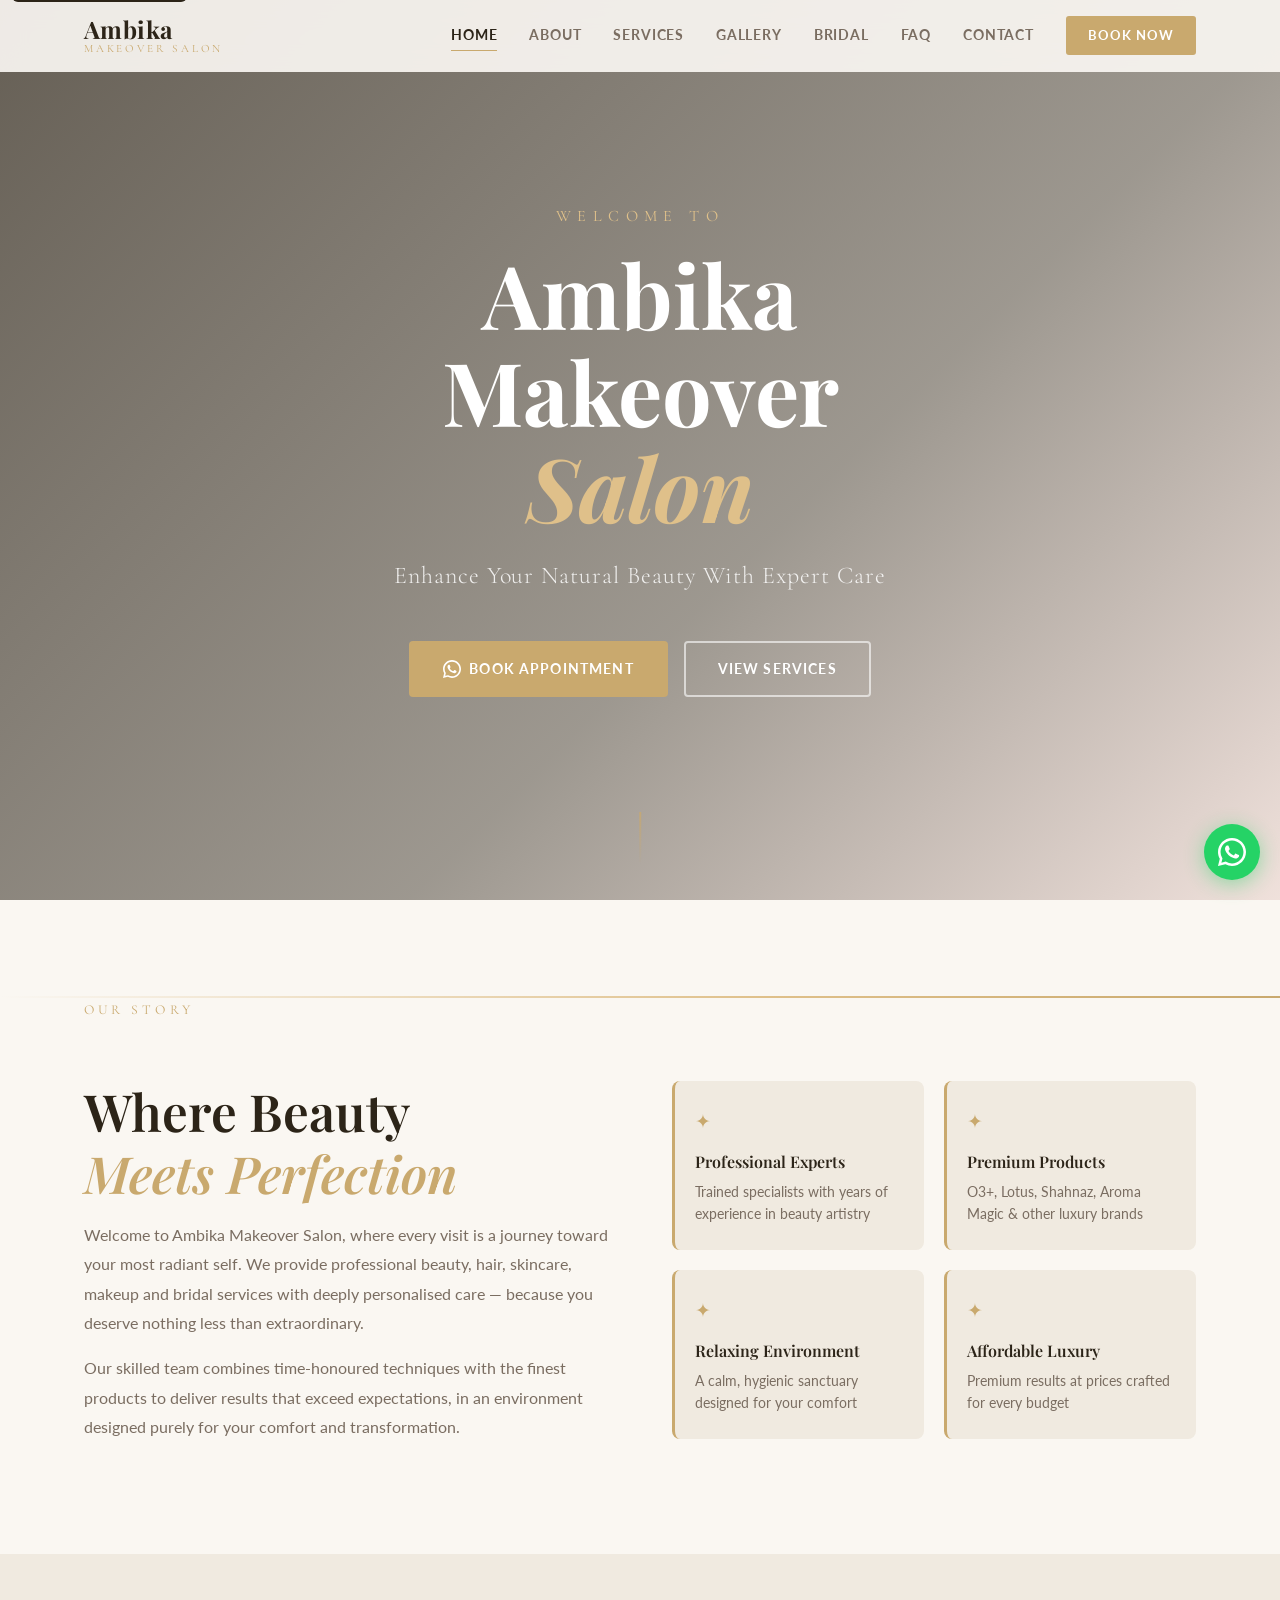
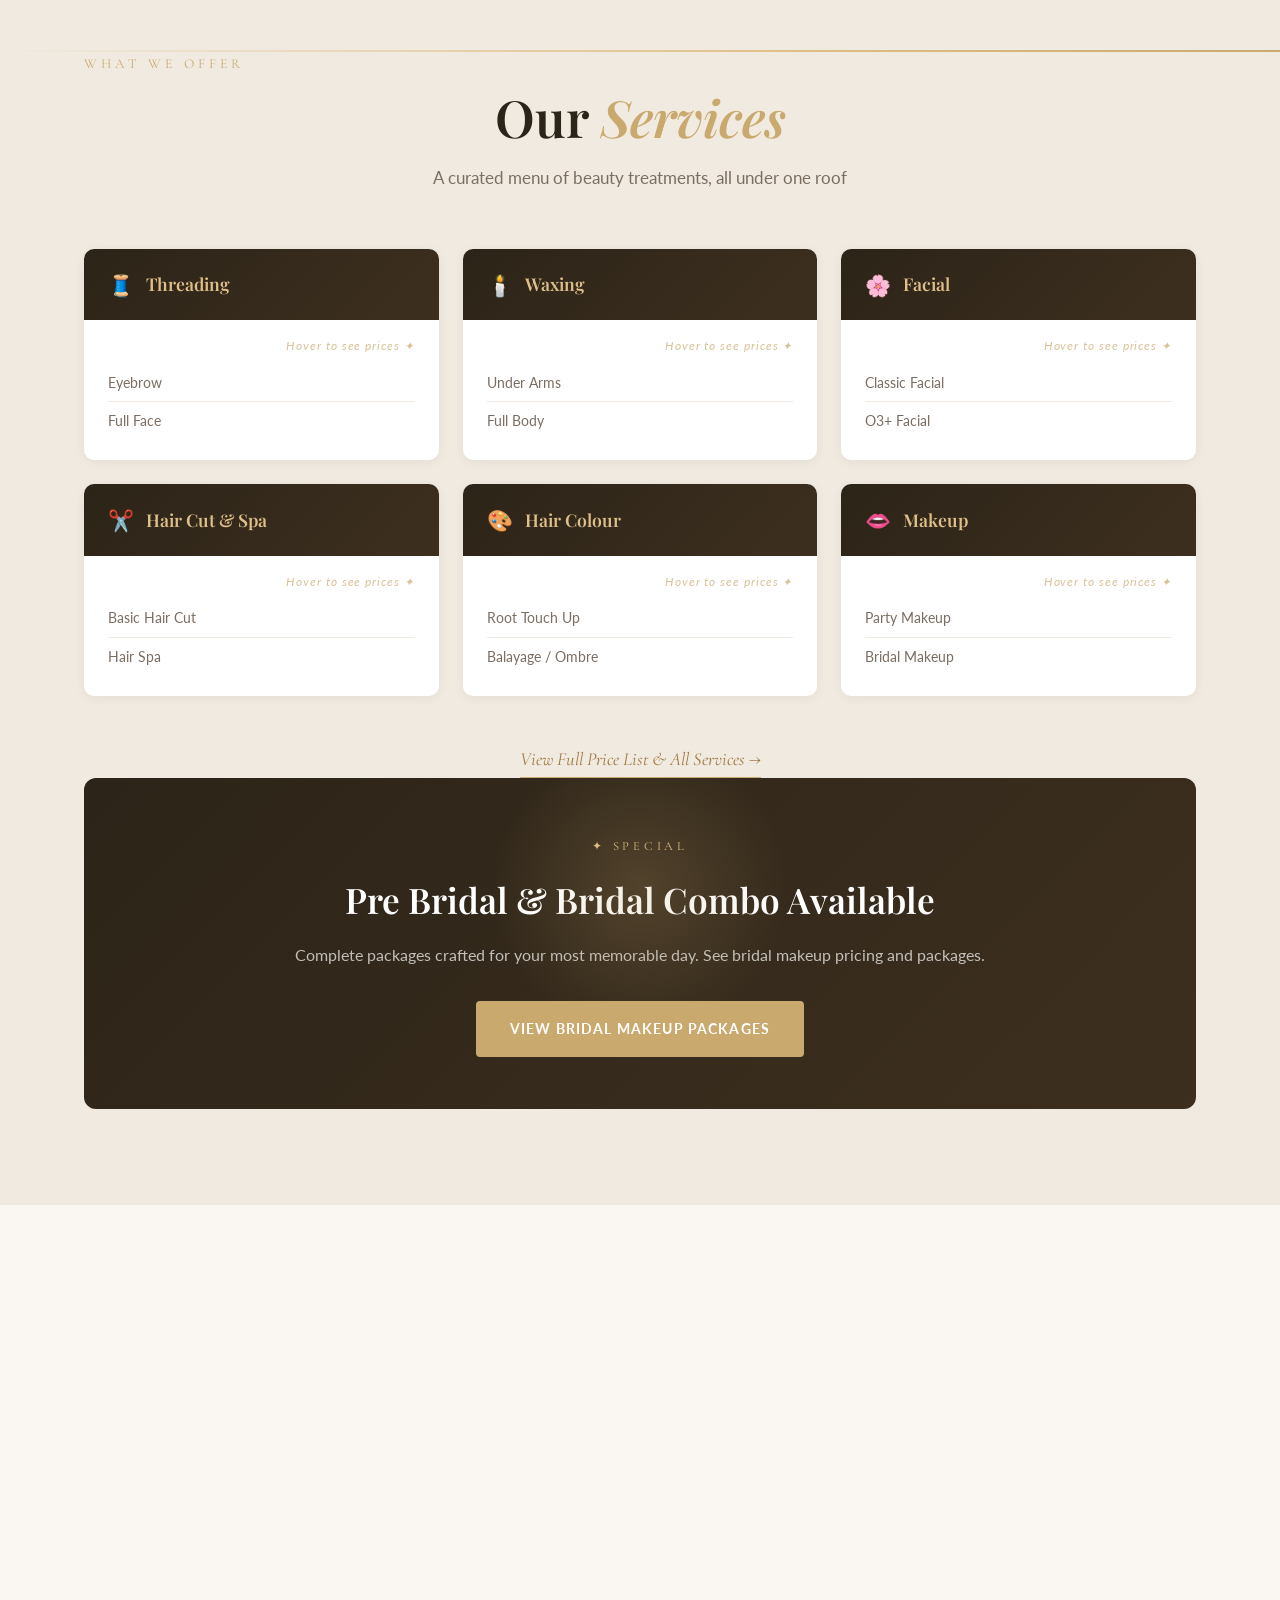
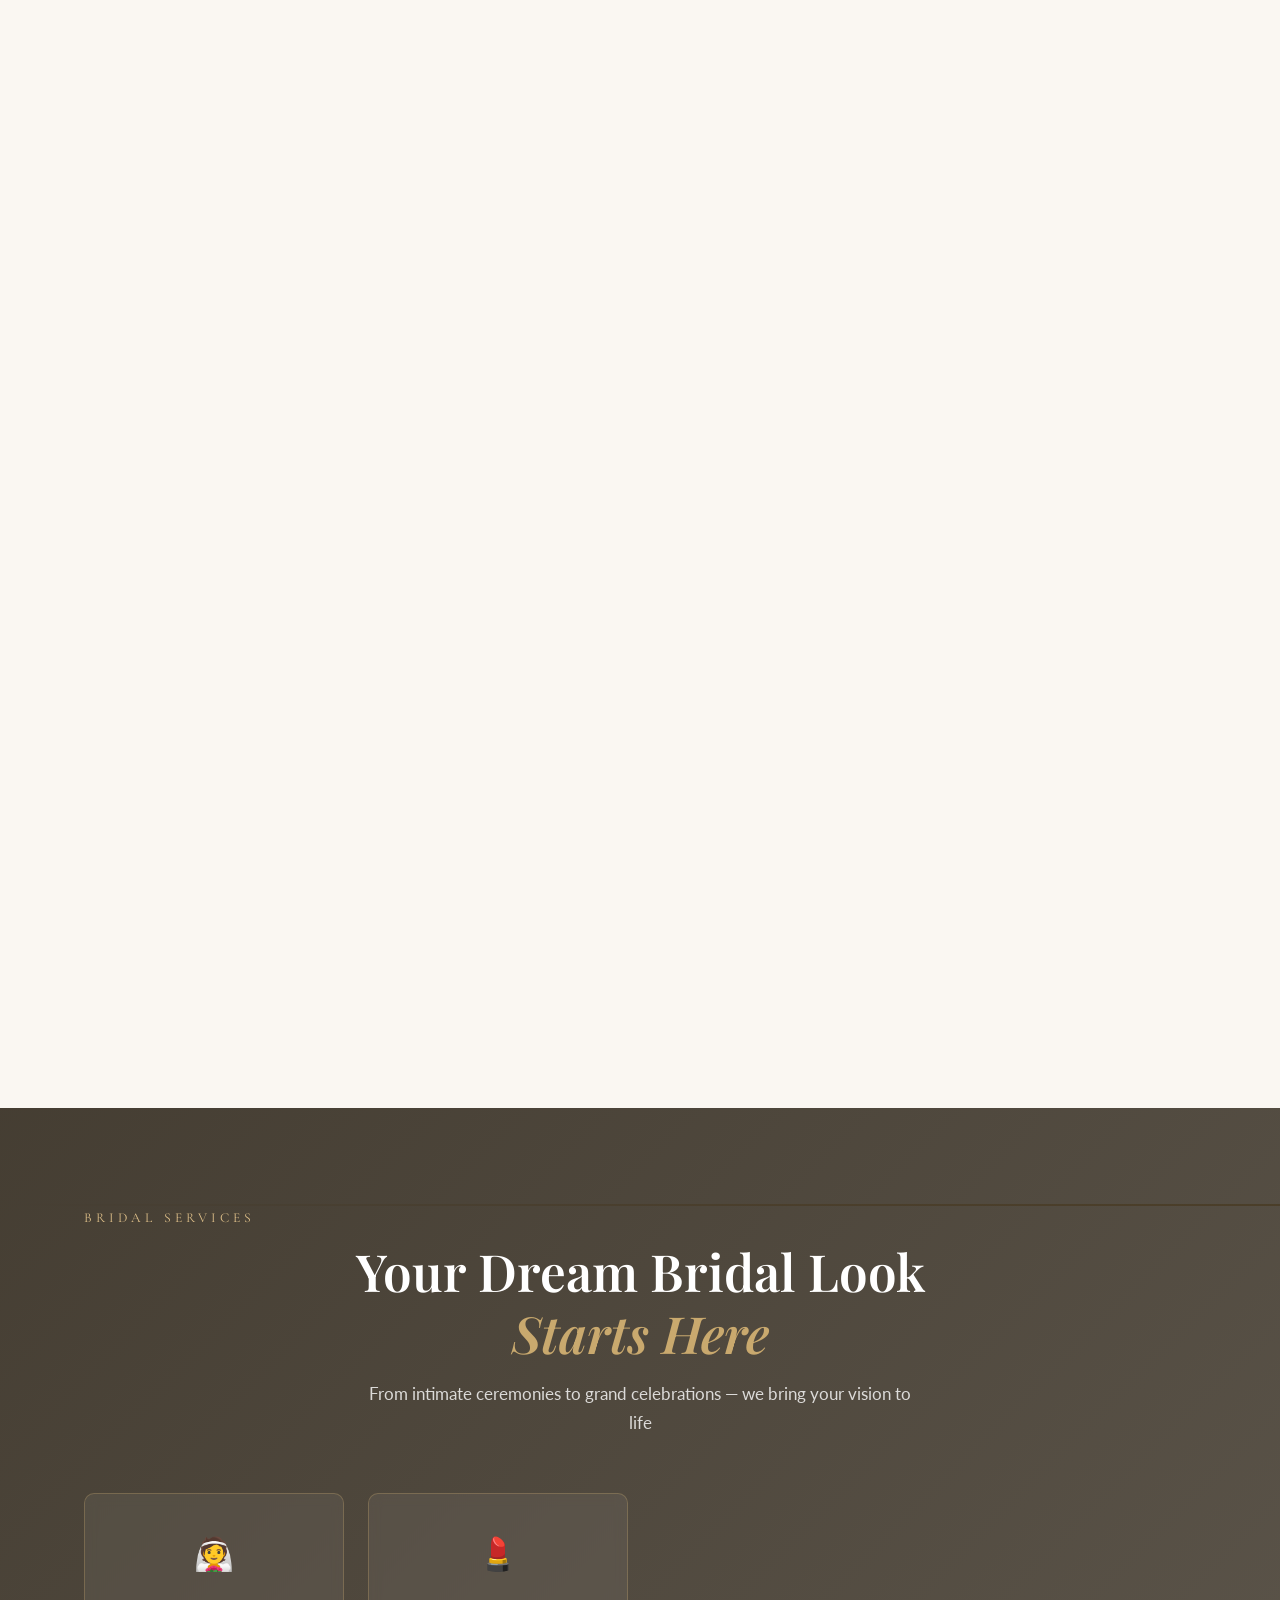
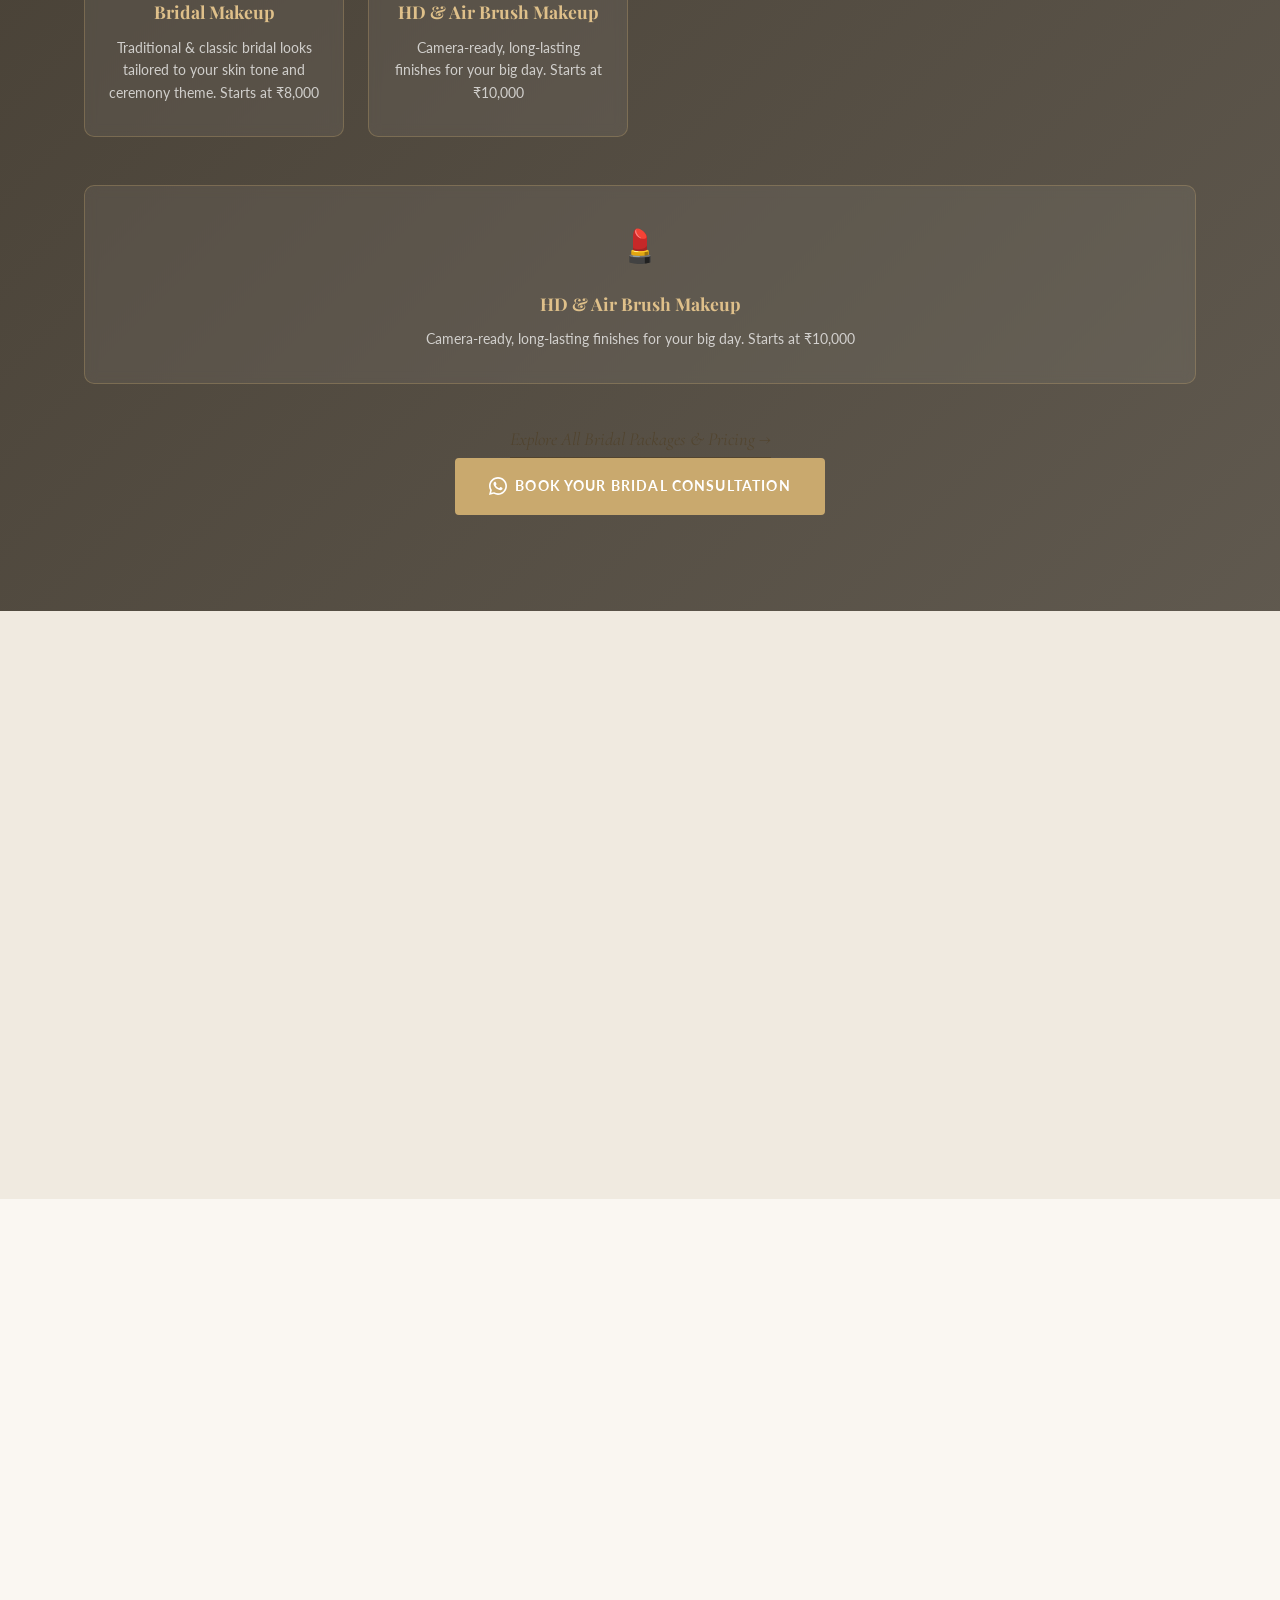
==== commit 9dd6e592: "Add duplicate bridal card section in index.html" ====
--- a/index.html
+++ b/index.html
@@ -444,6 +444,12 @@
           <p>Camera-ready, long-lasting finishes for your big day. Starts at ₹10,000</p>
         </div>
       </div>
+      <div class="bridal-card scroll-reveal">
+          <div class="bridal-card-icon">💄</div>
+          <h3>HD &amp; Air Brush Makeup</h3>
+          <p>Camera-ready, long-lasting finishes for your big day. Starts at ₹10,000</p>
+        </div>
+      </div>
 
       <div class="section-more-link">
         <a href="bridal-makeup-patna.html" style="color:var(--gold-light); border-color:var(--gold-light);">Explore All Bridal Packages &amp; Pricing →</a>
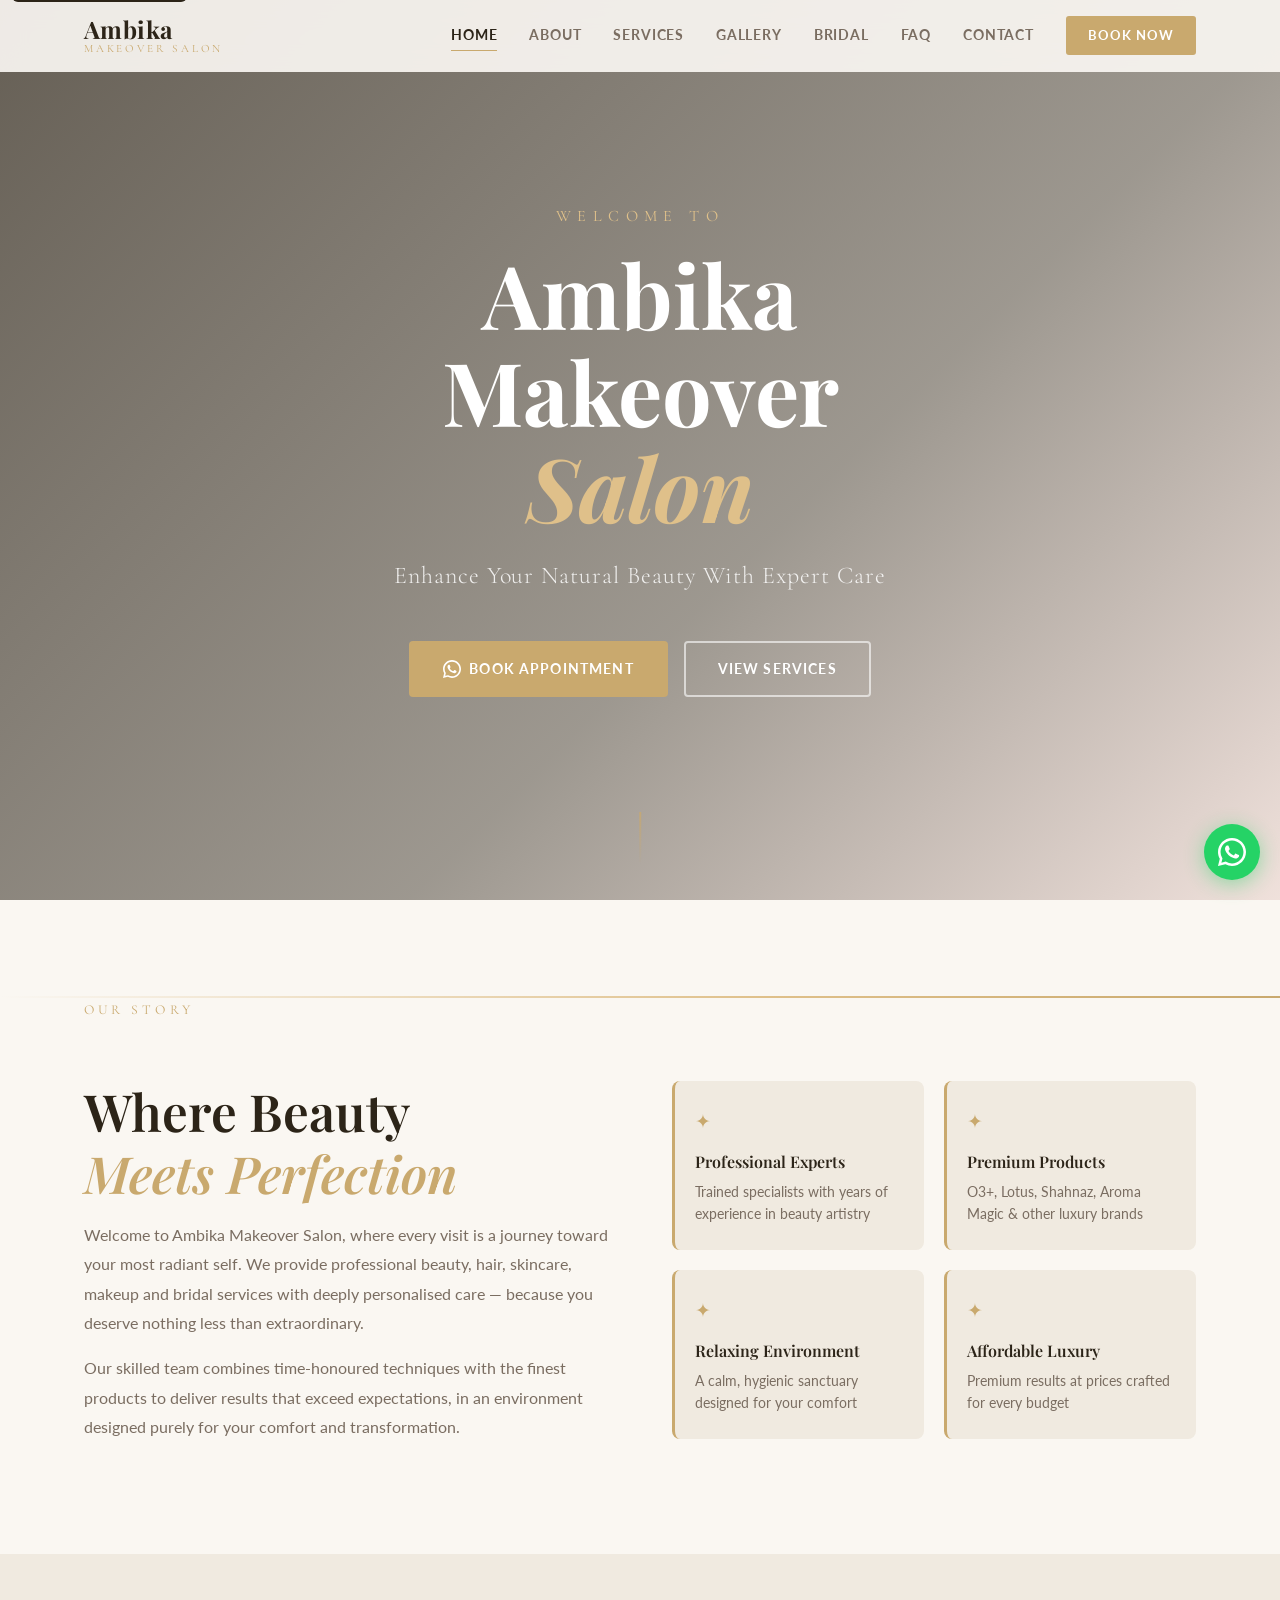
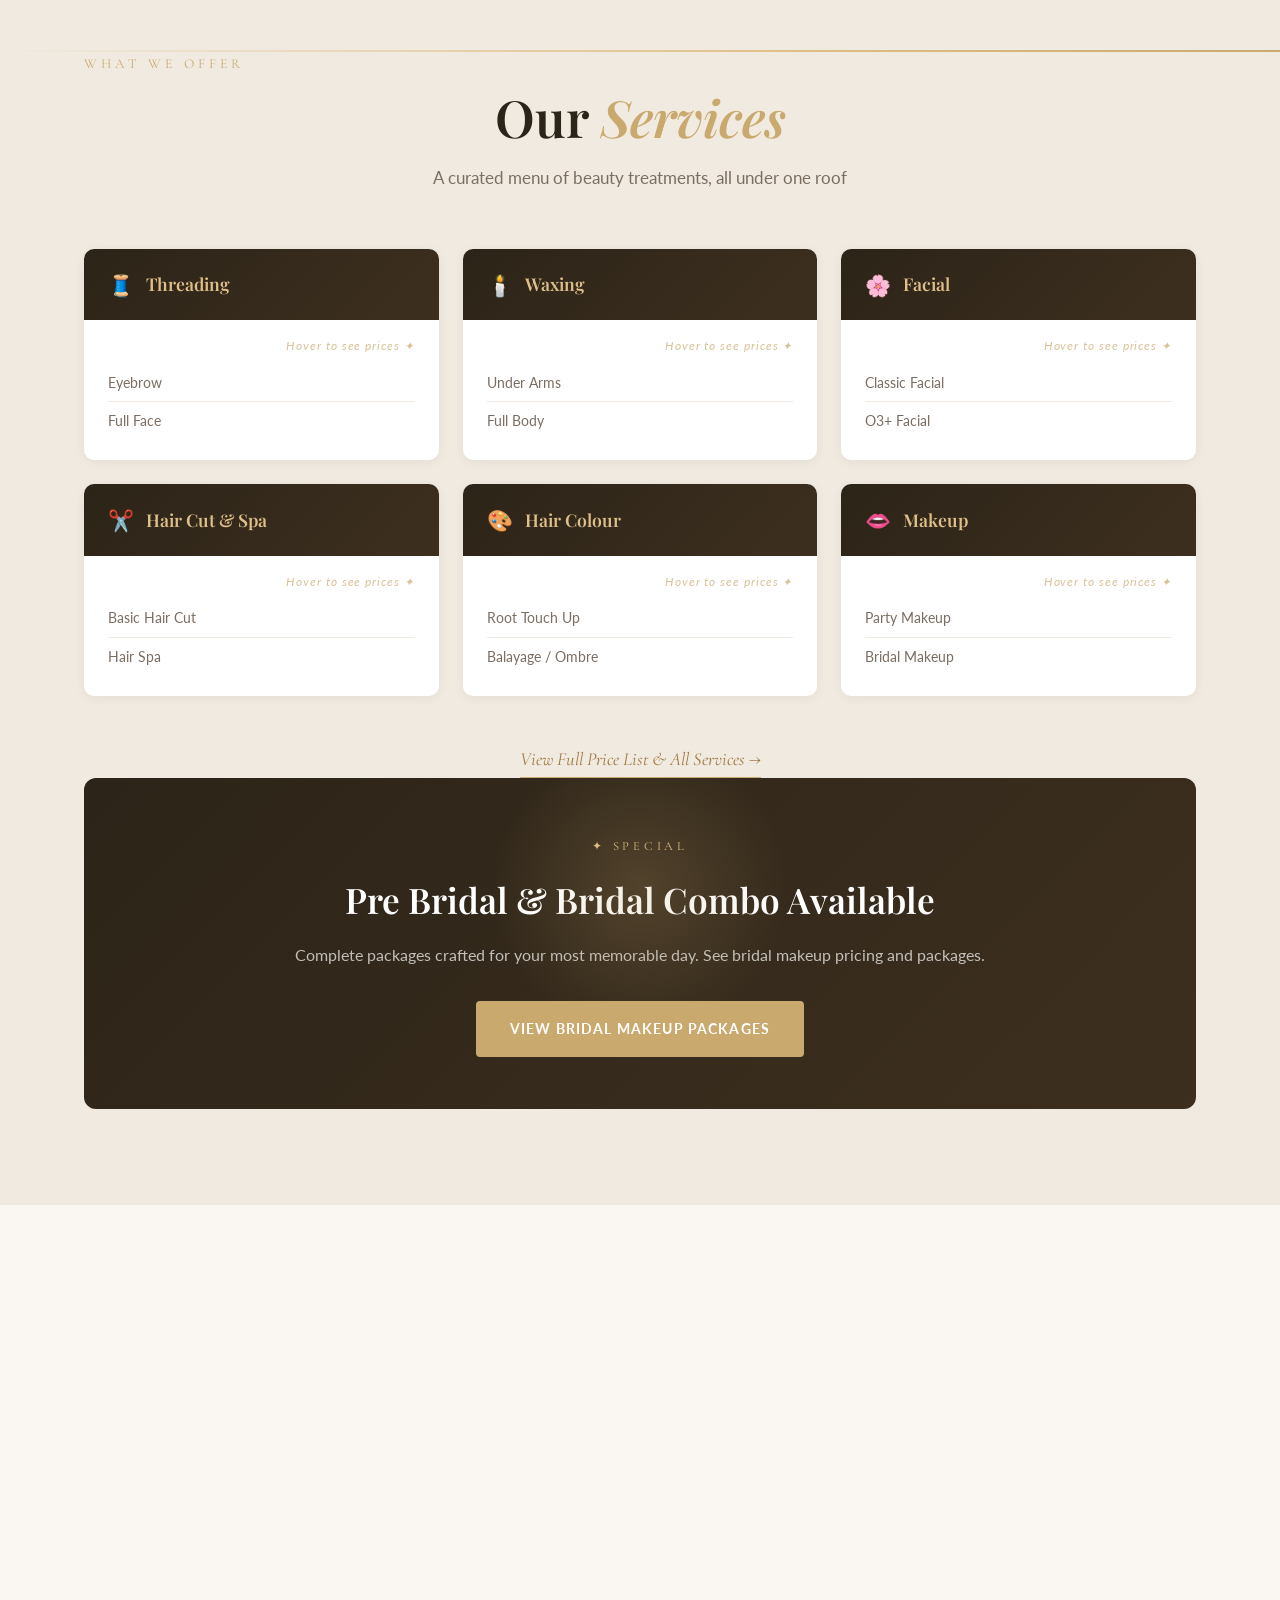
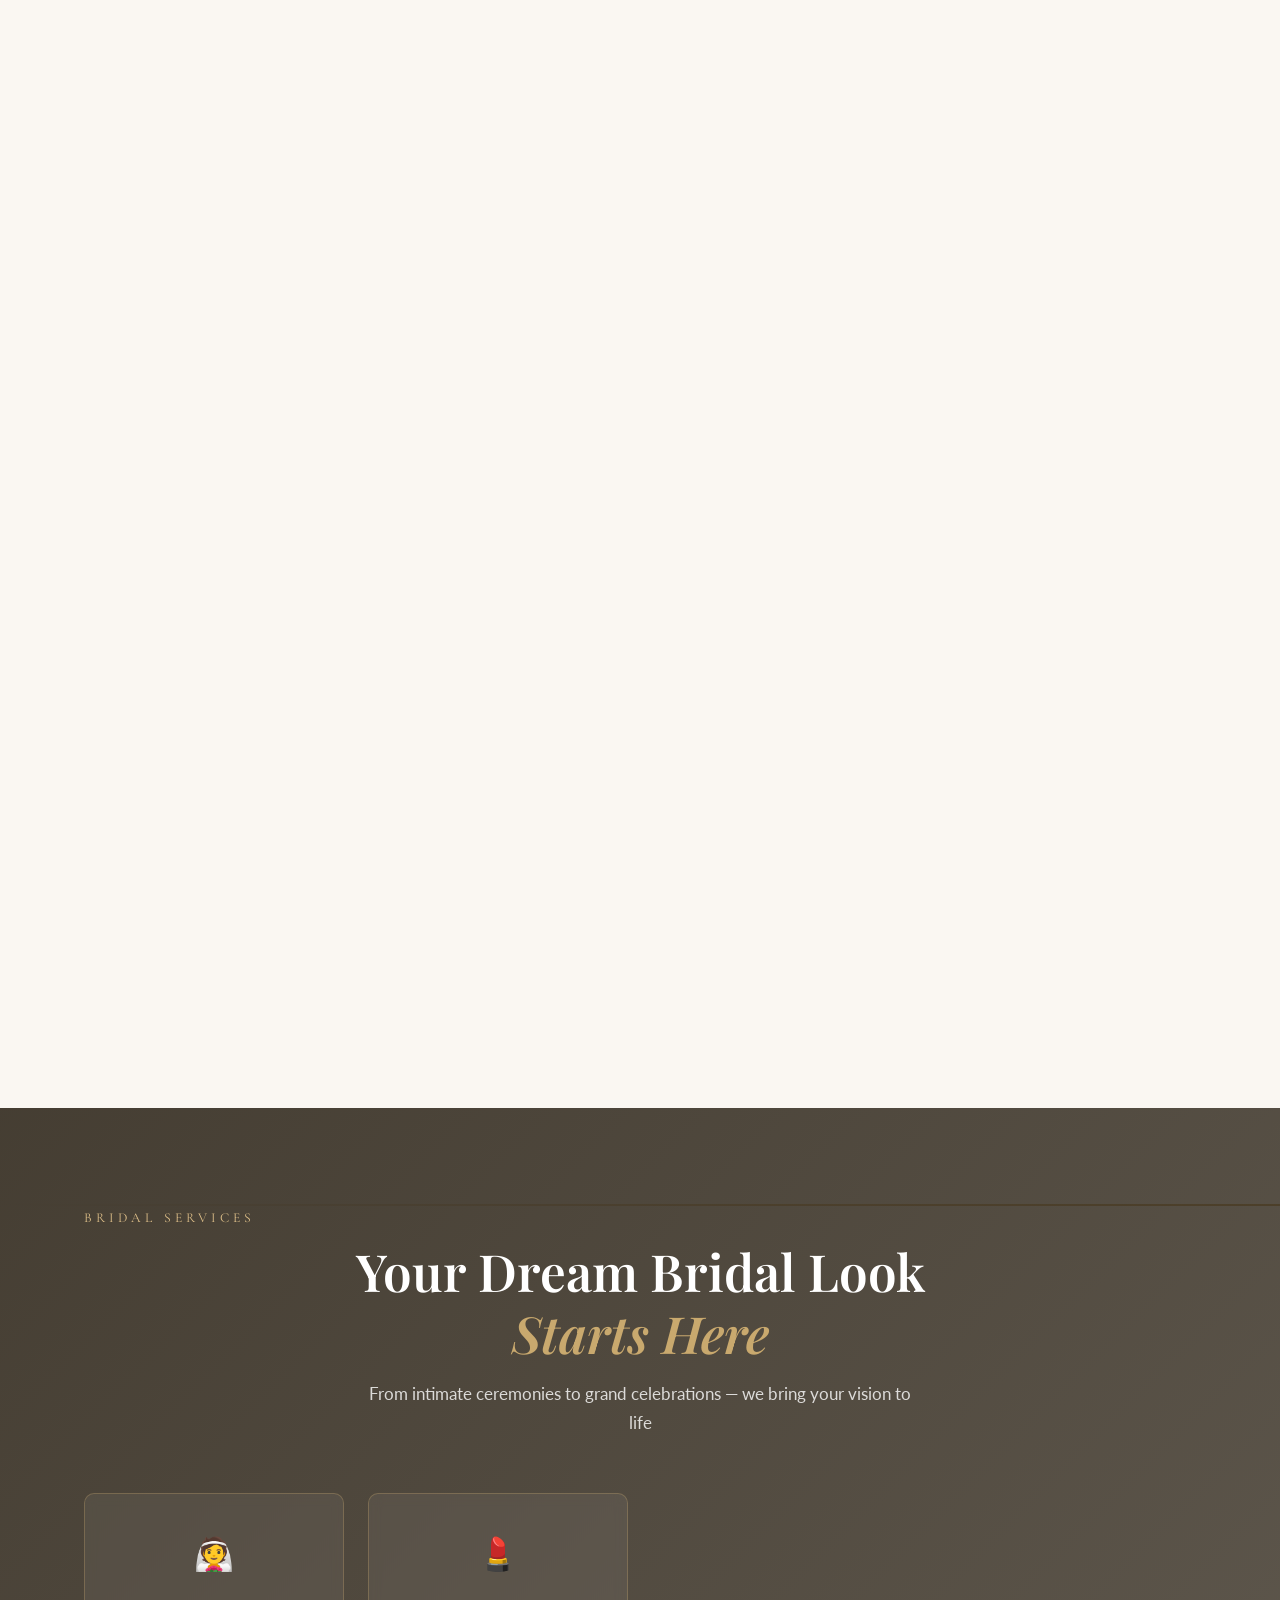
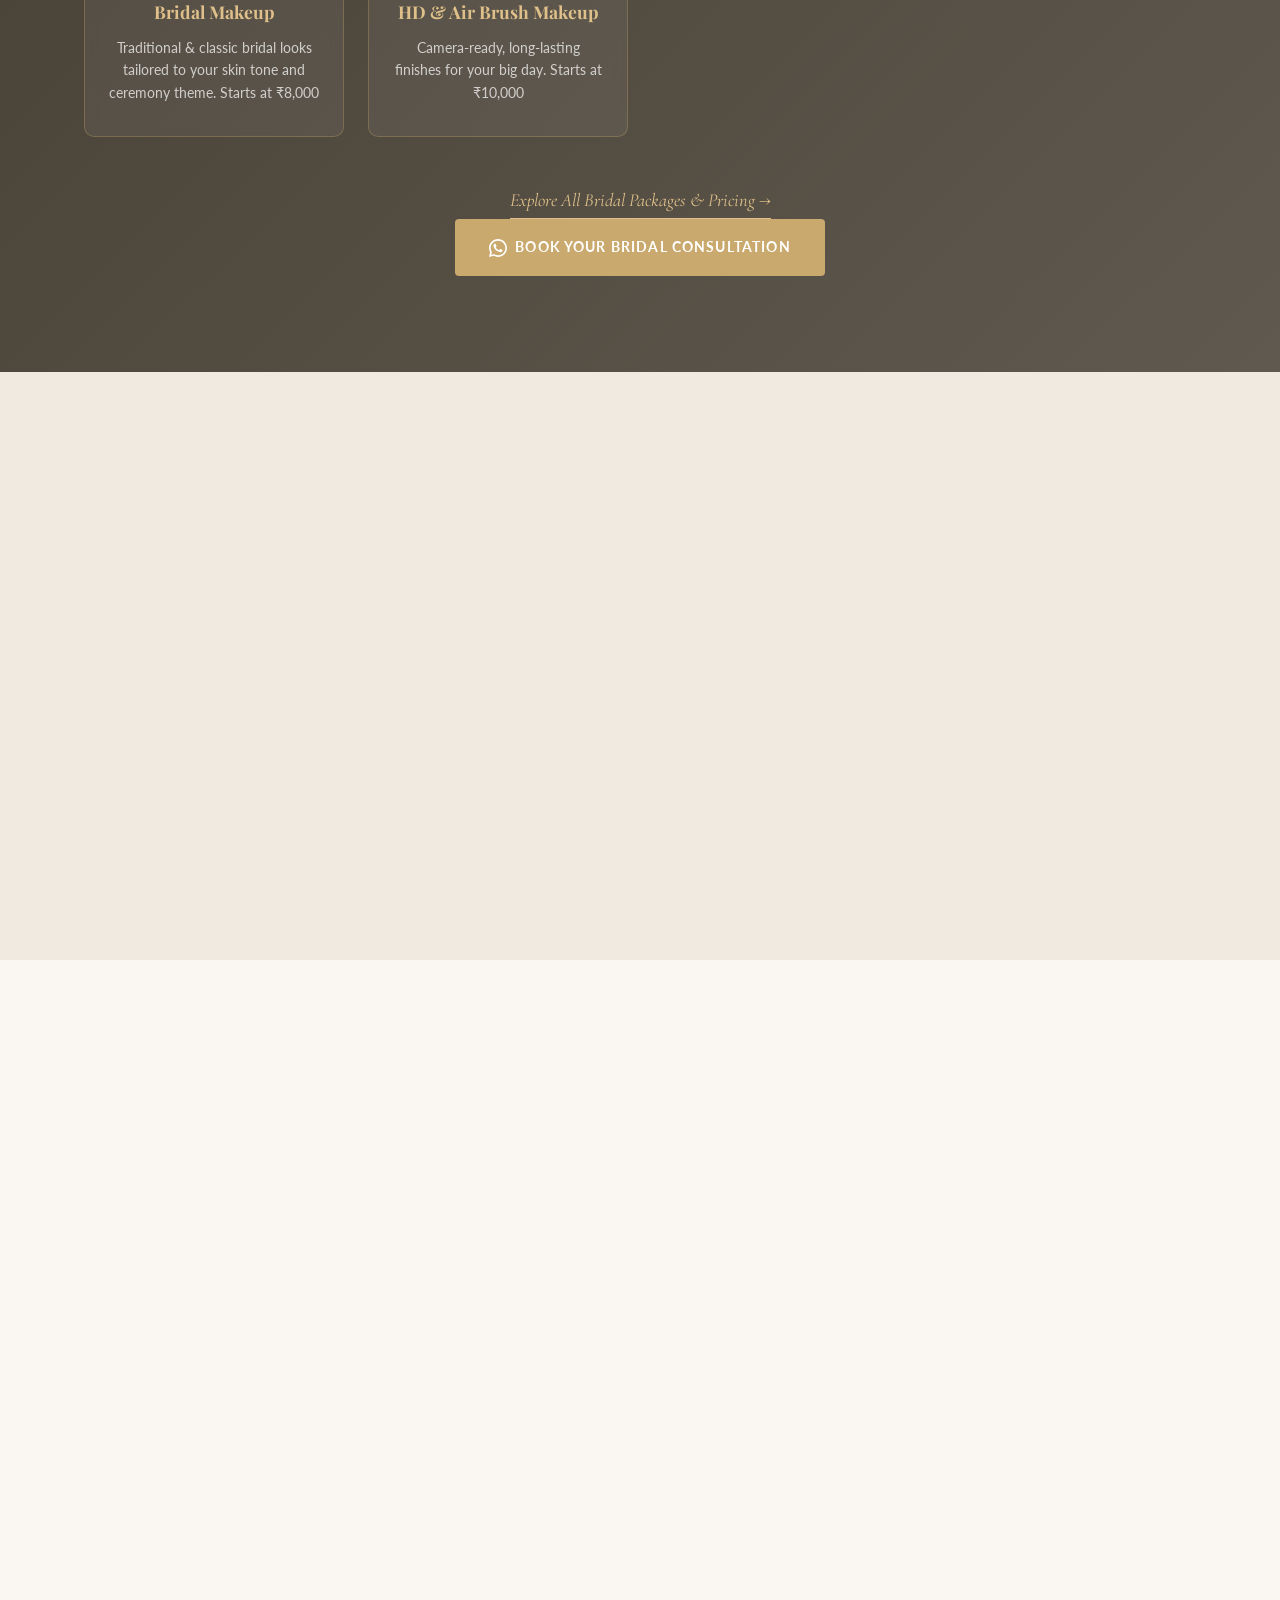
==== commit af989cc6: "Revert "Add duplicate bridal card section in index.html"" ====
--- a/index.html
+++ b/index.html
@@ -444,12 +444,6 @@
           <p>Camera-ready, long-lasting finishes for your big day. Starts at ₹10,000</p>
         </div>
       </div>
-      <div class="bridal-card scroll-reveal">
-          <div class="bridal-card-icon">💄</div>
-          <h3>HD &amp; Air Brush Makeup</h3>
-          <p>Camera-ready, long-lasting finishes for your big day. Starts at ₹10,000</p>
-        </div>
-      </div>
 
       <div class="section-more-link">
         <a href="bridal-makeup-patna.html" style="color:var(--gold-light); border-color:var(--gold-light);">Explore All Bridal Packages &amp; Pricing →</a>
